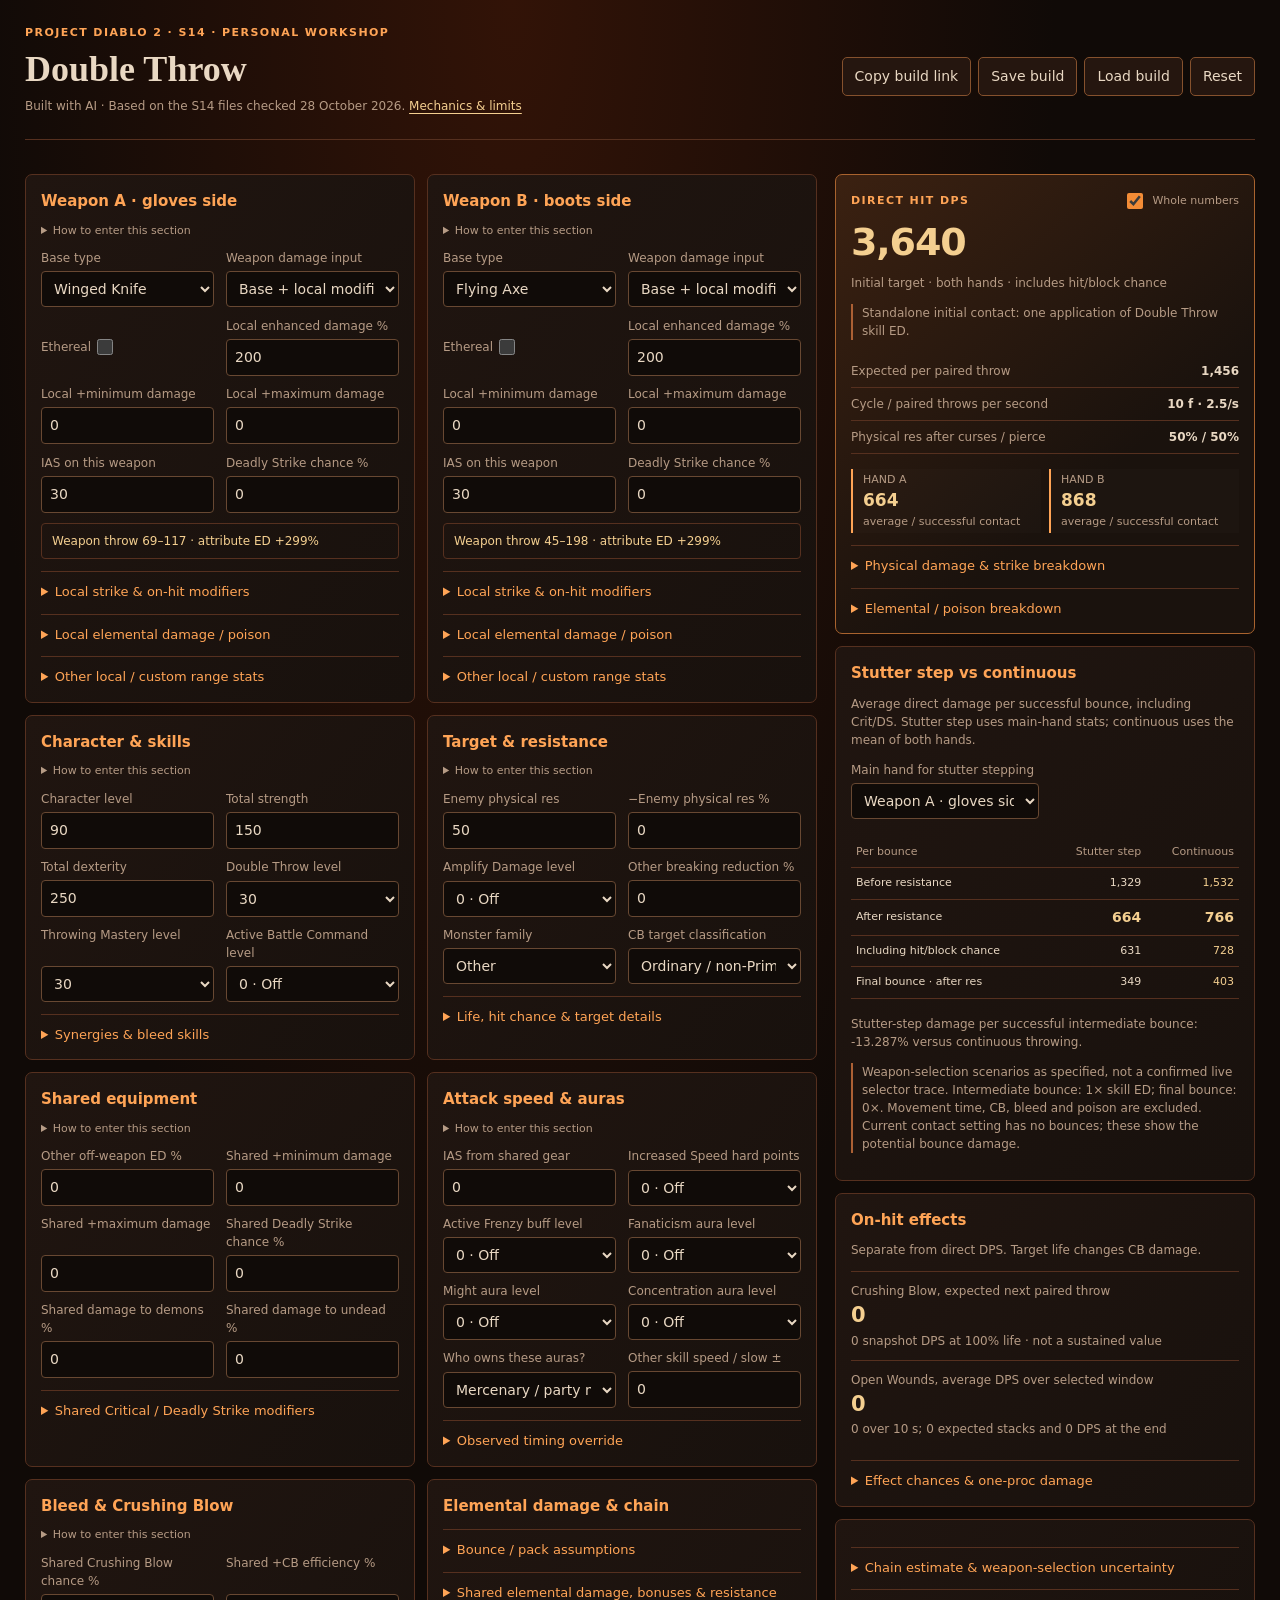
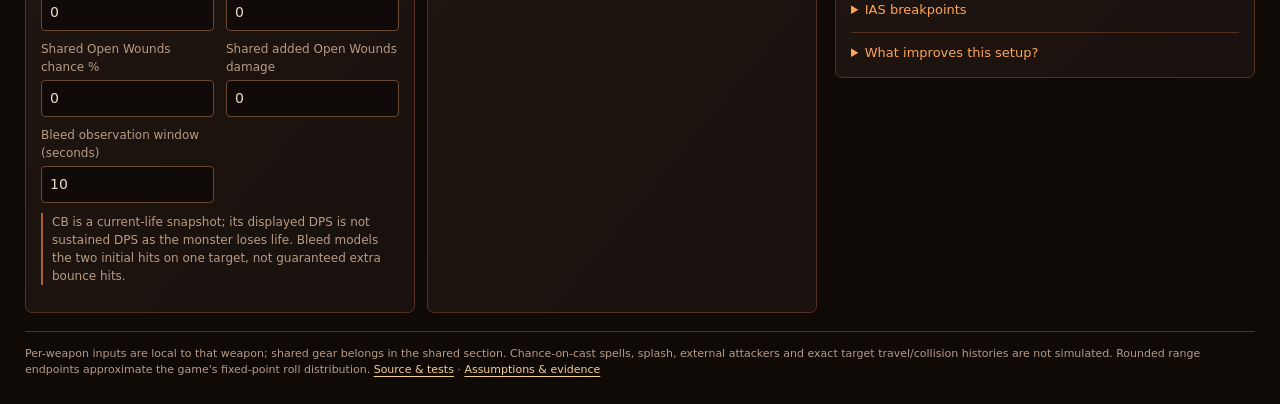
==== standalone.html @ a0806a43 "Add two-weapon Double Throw calculator with stutter-step, crit, bleed and CB models" ====
<!doctype html><html lang="en"><head><meta charset="utf-8"><meta name="viewport" content="width=device-width,initial-scale=1"><meta name="description" content="Personal S14 PD2 Double Throw calculator: two weapons, ethereal damage, local modifiers, IAS, crit, Deadly Strike, Open Wounds and Crushing Blow."><title>PD2 · Double Throw workshop</title><style>:root{color-scheme:dark;--bg:#100a07;--panel:#1c130f;--line:#56301f;--text:#e9d8c3;--muted:#b69b85;--accent:#ffa456;--gold:#f4cf90}*{box-sizing:border-box}body{margin:0;background:radial-gradient(ellipse at 40% 0,#321307,transparent 50%),var(--bg);font:14px/1.5 system-ui,-apple-system,sans-serif;color:var(--text)}main{max-width:1580px;padding:25px;margin:auto}header{display:flex;align-items:center;justify-content:space-between;gap:16px;border-bottom:1px solid var(--line);padding-bottom:12px}h1{font:600 36px/1.1 Georgia,serif;margin:8px 0}h2{font-size:15px;color:var(--accent);margin:0 0 10px}h3{font-size:13px;color:var(--gold);margin:8px 0}.eyebrow{font-size:11px;letter-spacing:.13em;color:var(--accent);font-weight:700;margin:0}.muted,small{color:var(--muted);font-size:12px}.muted{margin:8px 0 12px}a{color:var(--gold);text-underline-offset:3px}.actions{display:flex;gap:7px;flex-wrap:wrap}button,.file{background:#25160f;border:1px solid #85512d;color:var(--text);font:inherit;padding:8px 12px;border-radius:5px;cursor:pointer}.file{position:relative;display:block}.file input{position:absolute;inset:0;width:100%;opacity:0;cursor:pointer}button:hover{border-color:var(--accent)}input,select{color:var(--text);font:inherit;font-size:14px;background:#100b08;border:1px solid #684832;padding:7px 8px;border-radius:4px;min-height:36px;width:100%;min-width:0}input:focus,select:focus,button:focus-visible,summary:focus-visible,.file:focus-within{outline:2px solid var(--accent);outline-offset:2px}label{display:flex;flex-direction:column;gap:4px;font-size:12px;color:var(--muted);min-width:0}.fields{display:grid;grid-template-columns:repeat(2,minmax(0,1fr));gap:9px 12px;margin:10px 0}.fields>label>input,.fields>label>select{margin-top:auto}.check{display:flex;flex-direction:row;align-items:center;gap:6px}.check input{width:16px;min-height:16px;accent-color:#f38c36}.workspace{display:grid;grid-template-columns:minmax(0,1fr) 420px;gap:18px;align-items:start}.weapon-pair,.settings{display:grid;grid-template-columns:repeat(2,minmax(0,1fr));gap:12px}.settings{margin-top:12px}section{background:linear-gradient(130deg,#201510,#18110d);border:1px solid var(--line);border-radius:7px;padding:15px;min-width:0}aside{position:sticky;top:12px;display:grid;gap:12px}.hero{border-color:#a9632e;background:linear-gradient(140deg,#3b2111,#1a120d 65%)}.result-head{display:flex;justify-content:space-between;align-items:center;gap:6px}.result-head .check{font-size:11px}.big{font-size:38px;letter-spacing:-.03em;color:var(--gold);font-weight:700;display:block;margin:8px 0 0;line-height:1.2}strong{font-variant-numeric:tabular-nums}.metrics{margin:15px 0}.metrics>div,.row{display:flex;justify-content:space-between;gap:15px;font-size:12px;padding:7px 0;border-bottom:1px solid var(--line)}.metrics span{color:var(--muted)}.metrics strong,.row strong{text-align:right}.hand-results{display:grid;grid-template-columns:1fr 1fr;gap:8px}.hand-results>div{border-left:2px solid var(--accent);padding:3px 10px;background:#ffffff03}.hand-results strong{display:block;color:var(--gold);font-size:17px}.hand-results small{display:block;font-size:11px}details{border-top:1px solid var(--line);margin-top:12px;padding-top:10px}summary{font-size:13px;cursor:pointer;color:var(--accent)}.help{border:0;margin:0 0 8px;padding:0}.help summary{font-size:11px;color:var(--muted)}.help p{margin:7px 0}.weapon-total{padding:8px 10px;border:1px solid var(--line);color:var(--gold);border-radius:4px;font-size:12px;margin:7px 0}.scroll{overflow-x:auto}table{border-collapse:collapse;width:100%;font-size:11px;text-align:left;margin:8px 0}th,td{padding:7px 5px;border-bottom:1px solid var(--line)}th{font-weight:500;color:var(--muted)}td:not(:first-child),th:not(:first-child){text-align:right}td:last-child{color:var(--gold)}.effect{padding:10px 0;border-top:1px solid var(--line)}.effect>span,.effect>small{display:block}.effect>span{font-size:12px;color:var(--muted)}.effect>strong{font-size:21px;color:var(--gold)}#status{margin:8px 0;font-size:12px;min-height:18px;color:var(--gold)}#error{padding:12px;background:#46190d;border:1px solid #df7950;margin-bottom:12px;color:#ffcbab}.assumption{border-left:2px solid #ac6034;padding-left:9px}footer{border-top:1px solid var(--line);margin-top:18px;padding-top:14px;font-size:11px;color:var(--muted)}[hidden]{display:none!important}@media(max-width:1150px){.workspace{grid-template-columns:minmax(0,1fr) 350px}main{padding:18px}.weapon-pair,.settings{grid-template-columns:1fr}}@media(max-width:760px){.workspace{grid-template-columns:1fr}aside{position:static}header{display:block}.actions{margin-top:12px}.weapon-pair,.settings{grid-template-columns:1fr}input,select{font-size:16px;min-height:42px}main{padding:14px}.big{font-size:34px}}@media(max-width:350px){.fields{grid-template-columns:1fr}}

.fields>.check>input{margin:0}.fields>.check{align-self:center}.result-head .check{white-space:nowrap}

#playstyleRows tr:nth-child(2) td:not(:first-child){color:var(--gold);font-weight:700;font-size:14px}
</style></head><body><main>
<header><div><p class="eyebrow">PROJECT DIABLO 2 · S14 · PERSONAL WORKSHOP</p><h1>Double Throw</h1><p class="muted">Built with AI · Based on the S14 files checked 28 October 2026. <a href="MECHANICS.md">Mechanics &amp; limits</a></p></div><div class="actions"><button id="share">Copy build link</button><button id="save">Save build</button><label class="file">Load build<input type="file" id="load" accept=".json,application/json"></label><button id="reset">Reset</button></div></header>
<p id="status" role="status"></p><div id="error" role="alert" hidden></div>
<div class="workspace"><form id="build" novalidate><div class="weapon-pair" id="weapons"></div><div class="settings"><section id="character"><h2>Character &amp; skills</h2></section><section id="target"><h2>Target &amp; resistance</h2></section><section id="gear"><h2>Shared equipment</h2></section><section id="timing"><h2>Attack speed &amp; auras</h2></section><section id="effects"><h2>Bleed &amp; Crushing Blow</h2></section><section id="extra"><h2>Elemental damage &amp; chain</h2></section></div></form>
<aside><section class="hero" aria-live="polite"><div class="result-head"><p class="eyebrow">DIRECT HIT DPS</p><label class="check"><input type="checkbox" id="whole" checked> Whole numbers</label></div><strong id="dps" class="big">—</strong><p class="muted">Initial target · both hands · includes hit/block chance</p><p class="muted assumption" id="phaseNote"></p><div class="metrics"><div><span>Expected per paired throw</span><strong id="pair">—</strong></div><div><span>Cycle / paired throws per second</span><strong id="speed">—</strong></div><div><span>Physical res after curses / pierce</span><strong id="res">—</strong></div></div><div id="handCards" class="hand-results"></div>
<details><summary>Physical damage &amp; strike breakdown</summary><div class="scroll"><table><thead><tr><th>Per successful contact</th><th>Hand A</th><th>Hand B</th></tr></thead><tbody id="damageRows"></tbody></table></div><p id="damageNotes" class="muted"></p></details>
<details><summary>Elemental / poison breakdown</summary><div id="elementResults"></div><p class="muted">Poison is separate damage over time. Reapplications refresh poison; do not multiply poison's full-duration damage by throw rate.</p></details>
</section>
<section id="playstyles"><h2>Stutter step vs continuous</h2><p class="muted">Average direct damage per successful bounce, including Crit/DS. Stutter step uses main-hand stats; continuous uses the mean of both hands.</p><div id="playstyleControls"></div><div class="scroll"><table><thead><tr><th>Per bounce</th><th>Stutter step</th><th>Continuous</th></tr></thead><tbody id="playstyleRows"></tbody></table></div><p id="playstyleDifference" class="muted"></p><p id="playstyleNote" class="muted assumption"></p></section>
<section class="effects-output"><h2>On-hit effects</h2><p class="muted">Separate from direct DPS. Target life changes CB damage.</p><div class="effect"><span>Crushing Blow, expected next paired throw</span><strong id="cb">—</strong><small id="cbNote"></small></div><div class="effect"><span>Open Wounds, average DPS over selected window</span><strong id="ow">—</strong><small id="owNote"></small></div><details><summary>Effect chances &amp; one-proc damage</summary><div id="effectRows"></div></details></section>
<section><details><summary>Chain estimate &amp; weapon-selection uncertainty</summary><p class="muted">Pack total, not damage to one monster. Each stream can contact at most the listed count. Bounce hand choice is an assumption; static code suggests the current animation can change it.</p><div id="chainSummary"></div><div class="scroll"><table><thead><tr><th>Contact / stream</th><th>Skill ED copies</th><th>Both streams' direct damage</th></tr></thead><tbody id="chainRows"></tbody></table></div><p class="muted">The audited ED redistribution is a static-code prediction awaiting a controlled live damage test. Use “Uniform skill ED” to compare the intended-looking alternative. Misses and target availability may terminate chains; the total assumes every selected contact is reached.</p></details><details><summary>IAS breakpoints</summary><p id="iasNote" class="muted"></p><div class="scroll"><table><thead><tr><th>Other-gear IAS</th><th>Pair frames</th></tr></thead><tbody id="iasRows"></tbody></table></div></details><details><summary>What improves this setup?</summary><div id="compare"></div></details></section>
</aside></div><footer>Per-weapon inputs are local to that weapon; shared gear belongs in the shared section. Chance-on-cast spells, splash, external attackers and exact target travel/collision histories are not simulated. Rounded range endpoints approximate the game's fixed-point roll distribution. <a href="https://github.com/fvmpd2/pd2-double-throw-calculator">Source &amp; tests</a> · <a href="MECHANICS.md">Assumptions &amp; evidence</a></footer></main><script>(function(r){const d={"weapons":[{"code":"tkf","name":"Throwing Knife","min":4,"max":5,"str":75,"dex":75,"wsm":0},{"code":"tax","name":"Throwing Axe","min":7,"max":8,"str":75,"dex":75,"wsm":10},{"code":"bkf","name":"Balanced Knife","min":6,"max":11,"str":75,"dex":75,"wsm":-20},{"code":"bal","name":"Balanced Axe","min":12,"max":15,"str":75,"dex":75,"wsm":-10},{"code":"jav","name":"Javelin","min":6,"max":10,"str":75,"dex":75,"wsm":-10},{"code":"pil","name":"Pilum","min":7,"max":20,"str":75,"dex":75,"wsm":0},{"code":"ssp","name":"Short Spear","min":10,"max":22,"str":75,"dex":75,"wsm":10},{"code":"glv","name":"Glaive","min":16,"max":22,"str":75,"dex":75,"wsm":20},{"code":"tsp","name":"Throwing Spear","min":12,"max":30,"str":75,"dex":75,"wsm":-10},{"code":"9tk","name":"Battle Dart","min":14,"max":30,"str":75,"dex":75,"wsm":0},{"code":"9ta","name":"Francisca","min":22,"max":41,"str":75,"dex":75,"wsm":10},{"code":"9bk","name":"War Dart","min":17,"max":34,"str":75,"dex":75,"wsm":-20},{"code":"9b8","name":"Hurlbat","min":24,"max":34,"str":75,"dex":75,"wsm":-10},{"code":"9ja","name":"War Javelin","min":18,"max":40,"str":75,"dex":75,"wsm":-10},{"code":"9pi","name":"Great Pilum","min":17,"max":52,"str":75,"dex":75,"wsm":0},{"code":"9s9","name":"Simbilan","min":34,"max":58,"str":75,"dex":75,"wsm":10},{"code":"9gl","name":"Spiculum","min":32,"max":65,"str":75,"dex":75,"wsm":20},{"code":"9ts","name":"Harpoon","min":23,"max":59,"str":75,"dex":75,"wsm":-10},{"code":"7tk","name":"Flying Knife","min":23,"max":54,"str":75,"dex":75,"wsm":0},{"code":"7ta","name":"Flying Axe","min":15,"max":66,"str":75,"dex":75,"wsm":10},{"code":"7bk","name":"Winged Knife","min":23,"max":39,"str":75,"dex":75,"wsm":-20},{"code":"7b8","name":"Winged Axe","min":7,"max":60,"str":75,"dex":75,"wsm":-10},{"code":"7ja","name":"Hyperion Javelin","min":28,"max":55,"str":75,"dex":75,"wsm":-10},{"code":"7pi","name":"Stygian Pilum","min":21,"max":75,"str":75,"dex":75,"wsm":0},{"code":"7s7","name":"Balrog Spear","min":40,"max":62,"str":75,"dex":75,"wsm":10},{"code":"7gl","name":"Ghost Glaive","min":30,"max":78,"str":75,"dex":75,"wsm":20},{"code":"7ts","name":"Winged Harpoon","min":11,"max":77,"str":75,"dex":75,"wsm":-10}],"skills":{"140":{"name":"Double Throw","p":[45,8,15,0,3,3,0,6],"emin":0,"minsteps":[0,0,0,0,0],"emax":0,"steps":[0,0,0,0,0]},"135":{"name":"Throwing Mastery","p":[30,10,30,5,0,35,0,0],"emin":0,"minsteps":[0,0,0,0,0],"emax":0,"steps":[0,0,0,0,0]},"368":{"name":"Deep Wounds","p":[5,1,0,0,0,0,0,4],"emin":0,"minsteps":[0,0,0,0,0],"emax":80,"steps":[20,28,36,44,52]},"155":{"name":"Battle Command","p":[125,250,20,3,0,0,0,125],"emin":0,"minsteps":[0,0,0,0,0],"emax":0,"steps":[0,0,0,0,0]},"147":{"name":"Frenzy","p":[25,25,0,45,0,50,375,20],"emin":0,"minsteps":[0,0,0,0,0],"emax":0,"steps":[0,0,0,0,0]},"148":{"name":"Increased Speed","p":[7,50,0,0,0,0,0,0],"emin":0,"minsteps":[0,0,0,0,0],"emax":0,"steps":[0,0,0,0,0]},"122":{"name":"Fanaticism","p":[20,3,10,40,50,15,0,0],"emin":0,"minsteps":[0,0,0,0,0],"emax":0,"steps":[0,0,0,0,0]},"98":{"name":"Might","p":[20,3,0,0,0,0,0,0],"emin":40,"minsteps":[20,20,20,20,20],"emax":0,"steps":[0,0,0,0,0]},"113":{"name":"Concentration","p":[20,3,60,15,15,0,0,0],"emin":0,"minsteps":[0,0,0,0,0],"emax":0,"steps":[0,0,0,0,0]},"66":{"name":"AmpDmg","p":[9,1,150,5,14,1,0,0],"emin":0,"minsteps":[0,0,0,0,0],"emax":0,"steps":[0,0,0,0,0]},"146":{"name":"Battle Cry","p":[300,0,15,1,4,0,0,0],"emin":0,"minsteps":[0,0,0,0,0],"emax":0,"steps":[0,0,0,0,0]},"442":{"name":"AmpDmg Proc","p":[14,1,150,5,14,1,0,0],"emin":0,"minsteps":[0,0,0,0,0],"emax":0,"steps":[0,0,0,0,0]}}};if(typeof module!=="undefined")module.exports=d;else r.ThrowData=d;})(globalThis);
</script><script>/* Pure calculation model. Audited S14 assumptions and limits: MECHANICS.md. */
(function(root){'use strict';
const D=typeof module!=='undefined'?require('./gamedata.js'):root.ThrowData,T=Math.trunc,C=(n,a,b)=>Math.max(a,Math.min(b,n));
const dm=(l,a,b)=>l>0?Math.min(b,a+T(T(110*l/(l+6))*(b-a)/100)):0;
const ln=(id,l,a=0,b=1)=>l>0?D.skills[id].p[a]+(l-1)*D.skills[id].p[b]:0;
function tier(base,steps,l){let n=Math.max(0,l-1),v=base;for(const [i,size]of [7,8,6,6,1000].entries()){const k=Math.min(n,size);v+=k*steps[i];n-=k;}return l>0?v:0;}
const defaults={clvl:90,str:150,dex:250,skill:30,mastery:30,swing:20,frenzyHard:20,deep:0,grim:0,bc:0,
 ed:0,flatMin:0,flatMax:0,demonEd:0,undeadEd:0,cs:0,ds:0,maxDs:0,cm:0,dm:0,cb:0,cbEff:0,ow:0,bleed:0,
 gearIas:0,incSpeed:0,frenzy:0,fana:0,might:0,conc:0,auraOwner:'party',otherSpeed:0,speedMode:'auto',frames:10,
 physRes:50,physPierce:0,amp:0,curseMastery:0,breaking:0,targetType:'other',boss:'normal',hp:100000,hpPct:100,players:1,
 hitMode:'manual',hit:95,ar:5000,arPct:0,targetDef:1000,targetLevel:85,block:0,flatDR:0,magicDR:0,window:10,
 contacts:1,ordering:'audit',bounceHand:'stream',mainHand:'a',poisonDps:0,poisonSeconds:0,poisonRes:0,plr:0,poisonPierce:0};
for(const e of ['fire','cold','light','magic'])for(const [k,v]of Object.entries({Min:0,Max:0,Bonus:0,Res:0,Pierce:0}))defaults[e+k]=v;
for(const hand of ['a','b'])Object.assign(defaults,{[hand+'Base']:hand==='a'?'7bk':'7ta',[hand+'Mode']:'base',[hand+'Eth']:false,[hand+'Ed']:200,[hand+'LocalMin']:0,[hand+'LocalMax']:0,[hand+'ShownMin']:100,[hand+'ShownMax']:200,[hand+'Wsm']:D.weapons.find(w=>w.code===(hand==='a'?'7bk':'7ta')).wsm,[hand+'StrCoeff']:75,[hand+'DexCoeff']:75,[hand+'Ias']:30,[hand+'Cs']:0,[hand+'Ds']:0,[hand+'MaxDs']:0,[hand+'Cm']:0,[hand+'Dm']:0,[hand+'Cb']:0,[hand+'CbEff']:0,[hand+'Ow']:0,[hand+'Bleed']:0,[hand+'Pierce']:0,[hand+'DemonEd']:0,[hand+'UndeadEd']:0,[hand+'FlatEd']:0,[hand+'Ar']:0,[hand+'ArPct']:0,[hand+'PoisonDps']:0,[hand+'PoisonSeconds']:0});
for(const h of ['a','b'])for(const e of ['fire','cold','light','magic']){defaults[h+e+'Min']=0;defaults[h+e+'Max']=0;}
function clean(input){const s={...defaults};for(const k of Object.keys(s)){if(input[k]===undefined)continue;if(typeof s[k]==='number'){s[k]=Number(input[k]);if(!Number.isFinite(s[k])||Math.abs(s[k])>1e9)throw Error('Enter a finite, reasonable value for '+k+'.');}else if(typeof s[k]==='boolean')s[k]=input[k]===true||input[k]==='true';else s[k]=String(input[k]);}
for(const k of ['clvl','skill','mastery','swing','frenzyHard','deep','grim','bc','incSpeed','frenzy','fana','might','conc','amp','curseMastery']){const max=['swing','frenzyHard','grim','incSpeed','curseMastery'].includes(k)?20:k==='clvl'?99:100;if(s[k]<0||s[k]>max||!Number.isInteger(s[k]))throw Error(k+' must be a whole number from 0 to '+max+'.');}
if(s.skill<1||s.clvl<1)throw Error('Character and Double Throw levels must be at least 1.');
for(const k of ['flatMin','flatMax','gearIas','hp','ar','targetDef','poisonDps','poisonSeconds','flatDR','magicDR','bleed'])if(s[k]<0)throw Error(k+' cannot be negative.');
if(s.hp<=0||s.frames<1||s.frames>200||s.window<1||s.window>60||s.players<1||s.players>8||!Number.isInteger(s.players)||!Number.isInteger(s.frames)||s.hpPct<=0||s.hpPct>100||s.targetLevel<1)throw Error('Check target life, life %, players (1–8), timing (1–200 frames) and window (1–60 seconds).');
for(const k of ['physPierce','breaking','poisonPierce',...['fire','cold','light','magic'].map(e=>e+'Pierce')])s[k]=Math.abs(s[k]);
if(!['normal','prime','special'].includes(s.boss)||!['audit','uniform'].includes(s.ordering)||!['stream','a','b'].includes(s.bounceHand)||!['a','b'].includes(s.mainHand))throw Error('Select a valid target and chain model.');return s;}
function resistance(raw,pierce=0,sources=[]){const immune=raw>=100;let r=raw;for(const source of sources)r-=immune?T(Math.abs(source)/2):Math.abs(source);const cursed=r;if(r>=100)return {cursed,effective:r,factor:0,immune:true};r-=Math.abs(pierce);if(r<0)r=T(r/2);r=Math.max(-100,r);return {cursed,effective:r,factor:(100-r)/100,immune:false};}
function timing(s){const get=h=>{const w=D.weapons.find(w=>w.code===s[h+'Base']);return {wsm:s[h+'Mode']==='base'&&w?w.wsm:s[h+'Wsm'],ias:s[h+'Ias']};},a=get('a'),b=get('b');if(a.ias<0||b.ias<0)throw Error('Weapon IAS cannot be negative.');const winner=(-b.wsm+b.ias>=-a.wsm+a.ias)?'b':'a',w=winner==='a'?a:b;
const total=w.ias+s.gearIas+2*s.incSpeed,sias=dm(s.frenzy,0,50)+dm(s.fana,10,40)+s.otherSpeed;
const at=ias=>{const eias=T(120*ias/(120+ias)),speed=C(100+sias-w.wsm+eias-30,15,175),rate=T(256*speed/100);return {frames:Math.max(1,Math.ceil(12*256/rate)-1),release:[5,9].map(f=>Math.max(1,Math.ceil(f*256/rate))),rate};};
const auto=at(total),frames=s.speedMode==='manual'?s.frames:auto.frames;let breakpoints=[],last;for(let i=0;i<=500;i++){const r=at(w.ias+2*s.incSpeed+i);if(r.frames!==last){breakpoints.push({ias:i,frames:r.frames});last=r.frames;}}
// Events pace two throws, one from each hand; manual mode scales release offsets to the entered cycle.
return {winner,frames,rate:auto.rate,sias,totalIas:total,release:auto.release.map(f=>s.speedMode==='manual'?Math.max(1,Math.round(f*frames/auto.frames)):Math.min(f,frames)),pairs:25/frames,breakpoints};}
function strike(cs,ds,maxDs,cm,dmBonus){const c=C(cs,0,75)/100,cap=C(75+maxDs,0,100),d=C(ds,0,cap)/100,e=(1-c)*d;const mC=Math.max(0,2+cm/100),mD=Math.max(0,1.5+dmBonus/100);return {cs:c,ds:d,effectiveDs:e,none:1-c-e,chance:c+e,multiplier:(1-c-e)+c*mC+e*mD,cm:mC,dm:mD,cap};}
function hitChance(ar,alvl,def,dlvl){if(def<0){ar-=def;def=0;}if(ar<0){def-=ar;ar=0;}const sum=ar+def,L=alvl+dlvl,ratio=sum?T(111*ar/sum):100,c=T(ratio*alvl*2/L);if(c<5)return 5;if(c<=95)return c;let ex=ratio-T(95*L/(2*alvl));if(sum)ex=T(T(sum*ex/111)*90/sum);return Math.min(T(ex*alvl*2/L)+95,100);}
function owBase(l){let v=0,n=Math.max(0,l-1);for(const [i,size]of [14,15,15,15,100].entries()){const k=Math.min(n,size);v+=k*[9,18,27,36,45][i];n-=k;}return v;}
function cbDamage(s,res,eff){let div=s.boss==='prime'?70+10*(100-T(s.hpPct)):s.boss==='special'?30:8;div+=70*(s.players-1)/50;div*=1.5;const current=s.hp*s.hpPct/100;return {divisor:div,damage:res>=100?0:Math.min(current,Math.max(0,current/div*(1+eff/100)*(100-res)/100))};}
function calculate(input={},options={}){const s=clean(input),speed=timing(s),S=ln('140',s.skill)+D.skills['140'].p[7]*(s.swing+s.frenzyHard),cap=Math.min(3+T(s.skill/3),8),contacts=C(T(s.contacts),1,cap);
const masteryEd=ln('135',s.mastery,2,3),masteryCrit=dm(s.mastery,0,35),fanaEd=ln('122',s.fana,4,5),mightEd=tier(D.skills['98'].emin,D.skills['98'].minsteps,s.might),concEd=ln('113',s.conc,2,3);
const auraEd=T((fanaEd+mightEd+concEd)/2)+(s.auraOwner==='self'?fanaEd+mightEd+concEd:0),buffEd=ln('155',s.bc,2,3);
const amp=s.amp?14+s.amp+T(s.curseMastery/2):0,res= resistance(s.physRes,s.physPierce,[amp,s.breaking]),deepStat=T(tier(D.skills['368'].emax,D.skills['368'].steps,s.deep)*(100+s.grim*4)/100),deepChance=s.deep?5+T(s.deep/2):0;
const hands={};for(const h of ['a','b']){const w=D.weapons.find(w=>w.code===s[h+'Base']),mode=s[h+'Mode'];if(!['base','shown'].includes(mode)||!w)throw Error('Choose a valid weapon base and damage input mode.');
for(const k of ['Ed','LocalMin','LocalMax','ShownMin','ShownMax'])if(s[h+k]<0)throw Error('Weapon damage and local ED cannot be negative.');
const baseMin=T(w.min*(s[h+'Eth']?1.5:1)),baseMax=T(w.max*(s[h+'Eth']?1.5:1)),localMin=mode==='shown'?s[h+'ShownMin']:T(baseMin*(100+s[h+'Ed'])/100)+s[h+'LocalMin'],localMax=mode==='shown'?s[h+'ShownMax']:T(baseMax*(100+s[h+'Ed'])/100)+s[h+'LocalMax'];
if(mode==='shown'&&localMax<localMin)throw Error('Weapon '+h.toUpperCase()+' maximum must be at least minimum.');
const attr=T(s.str*(mode==='base'?w.str:s[h+'StrCoeff'])/100)+T(s.dex*(mode==='base'?w.dex:s[h+'DexCoeff'])/100),race=s.targetType==='demon'?s.demonEd+s[h+'DemonEd']:s.targetType==='undead'?s.undeadEd+s[h+'UndeadEd']:0;
const otherEd=s.ed+s[h+'FlatEd']+attr+race+masteryEd+auraEd+buffEd,crit=strike(s.cs+s[h+'Cs']+masteryCrit,s.ds+s[h+'Ds'],s.maxDs+s[h+'MaxDs'],s.cm+s[h+'Cm'],s.dm+s[h+'Dm']),rf=resistance(s.physRes,s.physPierce+Math.abs(s[h+'Pierce']),[amp,s.breaking]);
let element=0,elementRaw=0;const elements=[];for(const e of ['fire','cold','light','magic']){const lo=s[e+'Min']+s[h+e+'Min'],hi=s[e+'Max']+s[h+e+'Max'];if(lo<0||hi<lo)throw Error('Check '+e+' min/max for hand '+h.toUpperCase()+'.');const base=(lo+hi)/2*Math.max(0,1+s[e+'Bonus']/100),ef=resistance(s[e+'Res'],s[e+'Pierce']),after=Math.max(0,base-s.magicDR)*ef.factor;element+=after;elementRaw+=base;elements.push({type:e,raw:base,after});}
const AR=Math.max(0,T((s.ar+s[h+'Ar'])*(100+s.arPct+s[h+'ArPct']+ln('135',s.mastery)+35+15*(s.skill-1))/100)),hit=(s.hitMode==='ar'?hitChance(AR,s.clvl,s.targetDef,s.targetLevel):C(s.hit,0,100))/100*(1-C(s.block,0,100)/100);
const owChance=C(s.ow+s[h+'Ow']+deepChance,0,100)/100,bleedStat=deepStat+s.bleed+s[h+'Bleed'],bleedPerFrame=T((owBase(s.clvl)+40+5*bleedStat)*rf.factor)/256,cb=cbDamage(s,rf.cursed,Math.max(-100,s.cbEff+s[h+'CbEff'])),cbChance=C(s.cb+s[h+'Cb'],0,100)/100;
function damage(applications){const ed=Math.max(-90,otherEd+S*applications),lo=T((localMin+s.flatMin)*(100+ed)/100*256)/256,hi=Math.max(lo,T((Math.max(localMin,localMax)+s.flatMax)*(100+ed)/100*256)/256);const outcomes=[{p:crit.none,m:1},{p:crit.cs,m:crit.cm},{p:crit.effectiveDs,m:crit.dm}];const phys=outcomes.reduce((sum,o)=>sum+o.p*(Math.max(0,lo*o.m-s.flatDR)+Math.max(0,hi*o.m-s.flatDR))/2*rf.factor,0);return {lo,hi,ed,phys,physicalRaw:(lo+hi)/2*crit.multiplier,raw:(lo+hi)/2*crit.multiplier+elementRaw,after:phys+element};}
const poisonRf=resistance(s.poisonRes,s.poisonPierce),poisonDuration=Math.max(0,s[h+'PoisonSeconds']*(100-Math.max(-100,s.plr-Math.abs(s.poisonPierce)/2))/100),poison={dps:Math.max(0,s[h+'PoisonDps'])*poisonRf.factor,seconds:poisonDuration};
 hands[h]={poison,localMin,localMax,attr,otherEd,crit,rf,element,elements,AR,hit,owChance,bleedPerFrame,cb,cbChance,damage};}
const initial=contacts>1&&s.ordering==='audit'?2:1;const pair=['a','b'].reduce((n,h)=>n+hands[h].damage(initial).after*hands[h].hit,0),pairRaw=['a','b'].reduce((n,h)=>n+hands[h].damage(initial).raw,0),cbPair=['a','b'].reduce((n,h)=>n+hands[h].cb.damage*hands[h].cbChance*hands[h].hit,0);
const chain=[];let chainTotal=0;for(let i=0;i<contacts;i++){const applications=s.ordering==='uniform'||contacts===1?1:i===0?2:i===contacts-1?0:1;let damage=0;for(const stream of ['a','b']){const h=i===0||s.bounceHand==='stream'?stream:s.bounceHand;damage+=hands[h].damage(applications).after*hands[h].hit;}chain.push({contact:i+1,applications,damage});chainTotal+=damage;}
// User-selected playstyle scenarios, per bounce rather than a claim about chain counts or movement DPS.
const bounceCase=applications=>{
 const main=hands[s.mainHand],m=main.damage(applications),a=hands.a.damage(applications),b=hands.b.damage(applications);
 const stutter={raw:m.raw,after:m.after,expected:m.after*main.hit};
 const continuous={raw:(a.raw+b.raw)/2,after:(a.after+b.after)/2,expected:(a.after*hands.a.hit+b.after*hands.b.hit)/2};
 return {applications,stutter,continuous,difference:continuous.after?100*(stutter.after/continuous.after-1):null};
};
const playstyles={mainHand:s.mainHand,intermediate:bounceCase(1),final:bounceCase(s.ordering==='audit'?0:1)};
const bleed=options.skipBleed?null:bleedWindow(hands,speed,s.window);
return {s,hands,speed,S,cap,contacts,initial,masteryEd,masteryCrit,auraEd,buffEd,amp,deepStat,deepChance,res,pair,pairRaw,dps:pair*speed.pairs,cbPair,cbDps:cbPair*speed.pairs,bleed,chain,chainTotal,playstyles};}
// Exact expectation for this isolated bleed model: one source, independent hit/proc rolls, 3 stacks,
// 125-frame shared expiry. Tracks probability and weighted drain (different weapons can add different bleeds).
function bleedWindow(hands,speed,seconds){let states=new Map([[0,{p:1,d:0}]]),total=0;const length=Math.round(seconds*25);let events=0;
const put=(map,k,p,d)=>{if(p===0)return;const old=map.get(k)||{p:0,d:0};old.p+=p;old.d+=d;map.set(k,old);};
for(let frame=0;frame<length;frame++){let next=new Map();for(const [key,x]of states){const stack=key%4,age=Math.floor(key/4);if(!stack||age+1>=125)put(next,0,x.p,0);else put(next,(age+1)*4+stack,x.p,x.d);}states=next;
for(const [index,h]of ['a','b'].entries())if(frame>=speed.release[index]&&(frame-speed.release[index])%speed.frames===0){events++;const hand=hands[h],p=hand.hit*hand.owChance;next=new Map();for(const [key,x]of states){put(next,key,x.p*(1-p),x.d*(1-p));const stack=key%4;put(next,Math.min(3,stack+1),x.p*p,(x.d+(stack<3?x.p*hand.bleedPerFrame:0))*p);}states=next;}
for(const x of states.values())total+=x.d;}
let stacks=0,dps=0;for(const [key,x]of states){stacks+=(key%4)*x.p;dps+=25*x.d;}return {total,averageDps:total/seconds,endDps:dps,stacks,events};}
const api={defaults,calculate,resistance,strike,timing,hitChance,owBase,cbDamage,tier};if(typeof module!=='undefined')module.exports=api;else root.DoubleThrow=api;
})(globalThis);
</script><script>'use strict';
const $=s=>document.querySelector(s),form=$('#build'),E=DoubleThrow;let whole=true,restoring=false;
const fmt=n=>new Intl.NumberFormat('en',{maximumFractionDigits:whole?0:3,roundingMode:whole?'trunc':'halfExpand'}).format(n);
const precise=n=>new Intl.NumberFormat('en',{maximumFractionDigits:3}).format(n);
const range=(a,b)=>fmt(a)+'–'+fmt(b);
function help(parent,text){const d=document.createElement('details');d.className='help';const summary=document.createElement('summary');summary.textContent='How to enter this section';const p=document.createElement('p');p.className='muted';p.textContent=text;d.append(summary,p);parent.append(d);}
function detail(parent,title,text){const d=document.createElement('details'),s=document.createElement('summary');s.textContent=title;d.append(s);parent.append(d);if(text){const p=document.createElement('p');p.className='muted';p.textContent=text;d.append(p);}return d;}
function fields(parent,defs){const grid=document.createElement('div');grid.className='fields';for(const def of defs){const [name,label,kind='number',options]=def,l=document.createElement('label'),span=document.createElement('span');span.textContent=label;l.append(span);let el;
if(kind==='select'){el=document.createElement('select');for(const [v,label]of options)el.append(new Option(label,v));}
else if(kind==='level'){el=document.createElement('select');for(let n=0;n<=(options||100);n++)el.append(new Option(n===0?'0 · Off':String(n),String(n)));}
else{el=document.createElement('input');el.type=kind;el.step='any';if(kind==='checkbox'){l.className='check';el.checked=E.defaults[name];}}
el.name=name;el.setAttribute('form','build');if(kind!=='checkbox')el.value=E.defaults[name];l.append(el);grid.append(l);}parent.append(grid);return grid;}
const N=(key,label)=>[key,label],L=(key,label,max=100)=>[key,label,'level',max],S=(key,label,options)=>[key,label,'select',options];
for(const h of ['a','b']){const panel=document.createElement('section');panel.id='weapon-'+h;$('#weapons').append(panel);const heading=document.createElement('h2');heading.textContent='Weapon '+h.toUpperCase()+(h==='a'?' · gloves side':' · boots side');panel.append(heading);
help(panel,'Enter only this weapon’s local stats, including sockets/corruption. Base mode applies ethereal +50% base damage before local ED and then adds local flat damage. Printed-range mode uses the item’s throwing damage as-is: ethereal/ED/flat are already included. The other weapon’s combat stats do not transfer. Shared gear belongs below.');
fields(panel,[S(h+'Base','Base type',ThrowData.weapons.map(w=>[w.code,w.name])),S(h+'Mode','Weapon damage input',[['base','Base + local modifiers'],['shown','Printed throwing range']])]);
const base=document.createElement('div');base.id=h+'BaseFields';panel.append(base);fields(base,[[h+'Eth','Ethereal','checkbox'],N(h+'Ed','Local enhanced damage %'),N(h+'LocalMin','Local +minimum damage'),N(h+'LocalMax','Local +maximum damage')]);
const shown=document.createElement('div');shown.id=h+'ShownFields';panel.append(shown);fields(shown,[N(h+'ShownMin','Printed throw minimum'),N(h+'ShownMax','Printed throw maximum')]);
fields(panel,[N(h+'Ias','IAS on this weapon'),N(h+'Ds','Deadly Strike chance %')]);
const output=document.createElement('div');output.id=h+'WeaponSummary';output.className='weapon-total';panel.append(output);
const proc=detail(panel,'Local strike & on-hit modifiers','Only this hand’s local values are added to the shared bonuses. +multiplier is additive: +25% DS multiplier changes 1.5× to 1.75×.');
fields(proc,[N(h+'Cs','Item Critical Strike chance %'),N(h+'MaxDs','+Maximum DS %'),N(h+'Cm','+Critical multiplier %'),N(h+'Dm','+Deadly multiplier %'),N(h+'Cb','Crushing Blow chance %'),N(h+'CbEff','+CB efficiency %'),N(h+'Ow','Open Wounds chance %'),N(h+'Bleed','Added Open Wounds damage'),N(h+'Pierce','−Enemy physical res %'),N(h+'DemonEd','Damage to demons %'),N(h+'UndeadEd','Damage to undead %')]);
const extra=detail(panel,'Local elemental damage / poison','Direct elemental damage ignores physical ED and Crit/DS. Poison inputs are the combined equipped poison DPS and base duration for this hand, including shared gear; raw poison source-length mixing is not inferred.');
fields(extra,['fire','cold','light','magic'].flatMap(e=>[N(h+e+'Min',e+' minimum'),N(h+e+'Max',e+' maximum')]).concat([N(h+'PoisonDps','Combined poison DPS'),N(h+'PoisonSeconds','Base poison seconds')]));
const advanced=detail(panel,'Other local / custom range stats','In printed-range mode set the correct WSM and attribute coefficients. Base mode uses those from Weapons.txt. Damage +X is not silently treated as thrown damage; use printed range if its effect is verified on your item.');
fields(advanced,[N(h+'Wsm','Custom WSM (printed mode)'),N(h+'StrCoeff','Strength coefficient %'),N(h+'DexCoeff','Dexterity coefficient %'),N(h+'FlatEd','Other hand-specific off-weapon ED %'),N(h+'Ar','Local flat attack rating'),N(h+'ArPct','Local attack rating %')]);
}
help($('#character'),'Use final skill levels after equipment and Battle Command. Battle Command below adds its damage bonus, not another +skills layer. Synergies are hard points, default 20. Throwing Mastery adds both ED and critical chance.');
fields($('#character'),[N('clvl','Character level'),N('str','Total strength'),N('dex','Total dexterity'),L('skill','Double Throw level'),L('mastery','Throwing Mastery level'),L('bc','Active Battle Command level')]);
const sy=detail($('#character'),'Synergies & bleed skills');fields(sy,[L('swing','Double Swing hard points',20),L('frenzyHard','Frenzy hard points',20),L('deep','Deep Wounds level'),L('grim','Grim Ward hard points',20)]);
help($('#target'),'Use the actual target resistance before curses. Amplify and other breaking reduction can break immunity at half effectiveness; item pierce cannot. CB uses resistance after curses but ignores item pierce. Choose boss classification from actual game data, not its visible name. Max life is the target’s actual scaled life; do not multiply it again by player count.');
fields($('#target'),[N('physRes','Enemy physical res'),N('physPierce','−Enemy physical res %'),L('amp','Amplify Damage level'),N('breaking','Other breaking reduction %'),S('targetType','Monster family',[['other','Other'],['demon','Demon'],['undead','Undead']]),S('boss','CB target classification',[['normal','Ordinary / non-Prime-Evil'],['prime','Ordinary Prime Evil'],['special','Verified special-boss set']])]);
const tar=detail($('#target'),'Life, hit chance & target details');fields(tar,[N('hp','Actual target maximum life'),N('hpPct','Current life %'),N('players','Game players (1–8)'),N('hit','Chance to hit % (manual)'),N('block','Block / failed application %'),S('hitMode','Hit chance mode',[['manual','Manual chance'],['ar','AR / defense estimate']]),N('ar','Flat AR incl. dex, before %'),N('arPct','Shared AR % (excl. skills)'),N('targetDef','Effective target defense'),N('targetLevel','Target level'),N('flatDR','Target flat physical reduction'),N('magicDR','Target flat magic reduction'),L('curseMastery','Amp caster Curse Mastery hard points',20)]);
help($('#gear'),'These bonuses come from armor, jewelry, charms and external buffs. Exclude both weapons’ local stats and the skill/aura bonuses calculated here. Effective ED is additive with attributes, mastery and Double Throw.');
fields($('#gear'),[N('ed','Other off-weapon ED %'),N('flatMin','Shared +minimum damage'),N('flatMax','Shared +maximum damage'),N('ds','Shared Deadly Strike chance %'),N('demonEd','Shared damage to demons %'),N('undeadEd','Shared damage to undead %')]);
const strikes=detail($('#gear'),'Shared Critical / Deadly Strike modifiers');fields(strikes,[N('cs','Other Critical Strike chance %'),N('maxDs','+Maximum Deadly Strike %'),N('cm','+Critical multiplier %'),N('dm','+Deadly multiplier %')]);
help($('#timing'),'PD2 selects the faster weapon by −WSM + local IAS; it does not average weapon WSM. That weapon’s IAS joins shared IAS and 2 IAS per Increased Speed hard point. Frenzy below assumes a fully charged active buff; set 0 when inactive. Double Throw is a 12-record sequence with a −30 speed adjustment.');
fields($('#timing'),[N('gearIas','IAS from shared gear'),L('incSpeed','Increased Speed hard points',20),L('frenzy','Active Frenzy buff level'),L('fana','Fanaticism aura level'),L('might','Might aura level'),L('conc','Concentration aura level'),S('auraOwner','Who owns these auras?',[['party','Mercenary / party member'],['self','Your own equipped auras']]),N('otherSpeed','Other skill speed / slow ±')]);
const time=detail($('#timing'),'Observed timing override');fields(time,[S('speedMode','Cycle source',[['auto','Calculate from IAS'],['manual','Observed cycle frames']]),N('frames','Full paired-throw cycle frames')]);
help($('#effects'),'Chance and damage modifiers are separate. Critical is checked first (cap 75%); DS follows only a failed Crit roll (cap 75% + maximum DS). CB and OW do not gain from skill ED or Crit/DS. The bleed estimate uses one attacker, 3 stacks and a shared 5-second refresh timer, starting with no bleed.');
fields($('#effects'),[N('cb','Shared Crushing Blow chance %'),N('cbEff','Shared +CB efficiency %'),N('ow','Shared Open Wounds chance %'),N('bleed','Shared added Open Wounds damage'),N('window','Bleed observation window (seconds)')]);
const note=document.createElement('p');note.className='muted assumption';note.textContent='CB is a current-life snapshot; its displayed DPS is not sustained DPS as the monster loses life. Bleed models the two initial hits on one target, not guaranteed extra bounce hits.';$('#effects').append(note);
const chain=detail($('#extra'),'Bounce / pack assumptions');fields(chain,[N('contacts','Reached contacts per stream (incl. first)'),S('ordering','Skill ED ordering',[['audit','Audited redistribution (static prediction)'],['uniform','Uniform skill ED on every contact']]),S('bounceHand','Assumed hand for bounces',[['stream','Keep original stream hand'],['a','All bounces use hand A'],['b','All bounces use hand B']])]);
const el=detail($('#extra'),'Shared elemental damage, bonuses & resistance','Shared direct elemental damage adds to each hand. Enter enemy elemental resistance after external curses. Item poison pierce affects duration at half value in this explicit duration model.');
fields(el,['fire','cold','light','magic'].flatMap(e=>[N(e+'Min',e+' shared min'),N(e+'Max',e+' shared max'),N(e+'Bonus',e+' skill damage %'),N(e+'Res',e+' enemy res'),N(e+'Pierce',e+' −enemy res %')]).concat([N('poisonRes','Enemy poison res'),N('poisonPierce','−Enemy poison res %'),N('plr','Enemy poison length reduction %')]));
fields($('#playstyleControls'),[S('mainHand','Main hand for stutter stepping',[['a','Weapon A · gloves side'],['b','Weapon B · boots side']])]);
function read(){const s={};for(const k of Object.keys(E.defaults)){const el=form.elements.namedItem(k);if(el)s[k]=el.type==='checkbox'?el.checked:el.value;}return s;}
function apply(s){for(const k of Object.keys(E.defaults)){const el=form.elements.namedItem(k);if(!el||s[k]===undefined)continue;if(el.type==='checkbox')el.checked=!!s[k];else el.value=s[k];}}
function row(parent,name,value){const d=document.createElement('div');d.className='row';const a=document.createElement('span'),b=document.createElement('strong');a.textContent=name;b.textContent=value;d.append(a,b);parent.append(d);}
function tableRow(parent,values){const tr=document.createElement('tr');for(const value of values){const td=document.createElement('td');td.textContent=value;tr.append(td);}parent.append(tr);}
function render(){try{const a=E.calculate(read());$('#error').hidden=true;$('#dps').textContent=fmt(a.dps);$('#pair').textContent=fmt(a.pair);$('#phaseNote').textContent=a.initial===2?'Pack first contact: predicted double application of skill ED (static audit).':'Standalone initial contact: one application of Double Throw skill ED.';$('#speed').textContent=`${fmt(a.speed.frames)} f · ${precise(a.speed.pairs)}/s`;$('#res').textContent=`${fmt(a.res.cursed)}% / ${fmt(a.res.effective)}%`;
$('#handCards').replaceChildren();for(const h of ['a','b']){const hand=a.hands[h],damage=hand.damage(a.initial);$('#'+h+'BaseFields').hidden=a.s[h+'Mode']!=='base';$('#'+h+'ShownFields').hidden=a.s[h+'Mode']!=='shown';$('#'+h+'WeaponSummary').textContent=`Weapon throw ${range(hand.localMin,hand.localMax)} · attribute ED +${fmt(hand.attr)}%`;
const d=document.createElement('div'),label=document.createElement('small'),v=document.createElement('strong'),sub=document.createElement('small');label.textContent='HAND '+h.toUpperCase();v.textContent=fmt(damage.after);sub.textContent='average / successful contact';d.append(label,v,sub);$('#handCards').append(d);}
$('#damageRows').replaceChildren();const hA=a.hands.a,hB=a.hands.b,da=hA.damage(a.initial),db=hB.damage(a.initial);
for(const [label,v1,v2]of [['Local weapon range',range(hA.localMin,hA.localMax),range(hB.localMin,hB.localMax)],['Other ED (incl. attributes)',fmt(hA.otherEd)+'%',fmt(hB.otherEd)+'%'],['Skill ED in this contact',fmt(a.S*a.initial)+'%',fmt(a.S*a.initial)+'%'],['Physical before Crit/DS',range(da.lo,da.hi),range(db.lo,db.hi)],['Crit chance',fmt(hA.crit.cs*100)+'%',fmt(hB.crit.cs*100)+'%'],['DS effective roll chance',fmt(hA.crit.effectiveDs*100)+'%',fmt(hB.crit.effectiveDs*100)+'%'],['Any Crit/DS chance',fmt(hA.crit.chance*100)+'%',fmt(hB.crit.chance*100)+'%'],['Average strike multiplier',precise(hA.crit.multiplier)+'×',precise(hB.crit.multiplier)+'×'],['Average direct before res',fmt(da.raw),fmt(db.raw)],['Average direct after res',fmt(da.after),fmt(db.after)],['Hit / application chance',fmt(hA.hit*100)+'%',fmt(hB.hit*100)+'%']])tableRow($('#damageRows'),[label,v1,v2]);
$('#damageNotes').textContent=`Mastery ED +${fmt(a.masteryEd)}%; mastery Crit ${fmt(a.masteryCrit)}%; aura ED +${fmt(a.auraEd)}%; Battle Command ED +${fmt(a.buffEd)}%. DS caps A/B: ${fmt(hA.crit.cap)}% / ${fmt(hB.crit.cap)}%. Direct output includes physical + direct elemental damage, not poison, CB or OW.`;
const play=a.playstyles,mid=play.intermediate,last=play.final;$('#playstyleRows').replaceChildren();
for(const [label,x,y]of [['Before resistance',mid.stutter.raw,mid.continuous.raw],['After resistance',mid.stutter.after,mid.continuous.after],['Including hit/block chance',mid.stutter.expected,mid.continuous.expected],['Final bounce · after res',last.stutter.after,last.continuous.after]])tableRow($('#playstyleRows'),[label,fmt(x),fmt(y)]);
$('#playstyleDifference').textContent=mid.difference===null?'No direct bounce damage against this target.':`Stutter-step damage per successful intermediate bounce: ${mid.difference>=0?'+':''}${precise(mid.difference)}% versus continuous throwing.`;
$('#playstyleNote').textContent=`Weapon-selection scenarios as specified, not a confirmed live selector trace. Intermediate bounce: 1× skill ED; final bounce: ${last.applications}×. Movement time, CB, bleed and poison are excluded.${a.contacts<2?' Current contact setting has no bounces; these show the potential bounce damage.':''}`;
$('#cb').textContent=fmt(a.cbPair);$('#cbNote').textContent=`${fmt(a.cbDps)} snapshot DPS at ${fmt(a.s.hpPct)}% life · not a sustained value`;
$('#ow').textContent=fmt(a.bleed.averageDps);$('#owNote').textContent=`${fmt(a.bleed.total)} over ${fmt(a.s.window)} s; ${precise(a.bleed.stacks)} expected stacks and ${fmt(a.bleed.endDps)} DPS at the end`;
$('#effectRows').replaceChildren();for(const [h,hand]of Object.entries(a.hands)){row($('#effectRows'),'Hand '+h.toUpperCase()+' CB chance / one proc',`${fmt(hand.cbChance*100)}% · ${fmt(hand.cb.damage)}`);row($('#effectRows'),'Hand '+h.toUpperCase()+' OW chance / one-stack DPS',`${fmt(hand.owChance*100)}% · ${fmt(hand.bleedPerFrame*25)}`);}row($('#effectRows'),'Deep Wounds damage stat / chance',`${fmt(a.deepStat)} / ${fmt(a.deepChance)}%`);
$('#elementResults').replaceChildren();for(const [h,hand]of Object.entries(a.hands)){for(const e of hand.elements)if(e.raw)row($('#elementResults'),'Hand '+h.toUpperCase()+' '+e.type,fmt(e.after)+' / contact');if(hand.poison.dps)row($('#elementResults'),'Hand '+h.toUpperCase()+' poison',`${fmt(hand.poison.dps)} DPS for ${fmt(hand.poison.seconds)} s (${fmt(hand.poison.dps*hand.poison.seconds)} total)`);}if(!$('#elementResults').children.length)row($('#elementResults'),'No elemental / poison damage entered','—');
$('#chainSummary').textContent=`${fmt(a.chainTotal)} expected pack damage per pair across ${a.contacts} contacts per stream (skill cap ${a.cap}). No CB or bleed added.`;$('#chainRows').replaceChildren();for(const c of a.chain)tableRow($('#chainRows'),[c.contact,c.applications,fmt(c.damage)]);
$('#iasNote').textContent=`Timing weapon: ${a.speed.winner.toUpperCase()}. ${fmt(a.speed.totalIas)} item IAS including Increased Speed; ${fmt(a.speed.sias)} skill speed. Frames shown are for the complete two-throw cycle.`;$('#iasRows').replaceChildren();for(const b of a.speed.breakpoints)tableRow($('#iasRows'),[b.ias,b.frames]);
$('#compare').replaceChildren();for(const [label,patch]of [['+1 Double Throw level',{skill:Math.min(100,a.s.skill+1)}],['+10 shared Deadly Strike chance',{ds:a.s.ds+10}],['+10 shared minimum damage',{flatMin:a.s.flatMin+10}],['+10 shared maximum damage',{flatMax:a.s.flatMax+10}],['+100 off-weapon ED',{ed:a.s.ed+100}],['+20 dexterity',{dex:a.s.dex+20}]]){const next=E.calculate({...a.s,...patch},{skipBleed:true});row($('#compare'),label,a.dps?`${fmt((next.dps/a.dps-1)*100)}% direct DPS`:'No direct damage');}
if(!restoring){try{localStorage.setItem('pd2-double-throw-v1',JSON.stringify(a.s));}catch{}}return a;
}catch(e){$('#error').hidden=false;$('#error').textContent=e.message;for(const id of ['dps','pair','speed','res','cb','ow'])$('#'+id).textContent='—';return null;}}
let timer;document.addEventListener('input',event=>{if(['aBase','bBase'].includes(event.target.name)){const h=event.target.name[0],w=ThrowData.weapons.find(w=>w.code===event.target.value);if(w){for(const [key,value]of [['Wsm',w.wsm],['StrCoeff',w.str],['DexCoeff',w.dex]])form.elements.namedItem(h+key).value=value;}}clearTimeout(timer);timer=setTimeout(render,80);});form.addEventListener('submit',e=>e.preventDefault());$('#whole').addEventListener('change',e=>{whole=e.target.checked;render();});
$('#reset').addEventListener('click',()=>{apply(E.defaults);history.replaceState(null,'',location.pathname+location.search);render();$('#status').textContent='Example defaults restored.';});
function pack(s){return btoa(unescape(encodeURIComponent(JSON.stringify(Object.fromEntries(Object.entries(s).filter(([k,v])=>v!==E.defaults[k])))))).replace(/\+/g,'-').replace(/\//g,'_').replace(/=+$/,'');}
$('#share').addEventListener('click',async()=>{const a=render();if(!a)return;location.hash='b='+pack(a.s);try{await navigator.clipboard.writeText(location.href);$('#status').textContent='Build link copied.';}catch{$('#status').textContent='Build is in the address bar. Copy that address to share.';}});
$('#save').addEventListener('click',()=>{const a=render();if(!a)return;const url=URL.createObjectURL(new Blob([JSON.stringify({format:'pd2-double-throw-v1',build:a.s},null,2)],{type:'application/json'})),link=document.createElement('a');link.href=url;link.download='double-throw-build.json';link.click();setTimeout(()=>URL.revokeObjectURL(url),1000);$('#status').textContent='Build saved to a JSON file.';});
$('#load').addEventListener('change',async e=>{const file=e.target.files[0];if(!file)return;try{if(file.size>100000)throw Error('Build file is too large.');const j=JSON.parse(await file.text());if(j.format!=='pd2-double-throw-v1'||!j.build)throw Error('Choose a Double Throw build JSON saved by this calculator.');const a=E.calculate(j.build);apply(a.s);render();$('#status').textContent='Build loaded.';}catch(err){$('#status').textContent='Could not load build: '+err.message;}e.target.value='';});
try{let saved;const hash=new URLSearchParams(location.hash.slice(1)).get('b');if(hash&&hash.length<50000){saved=JSON.parse(decodeURIComponent(escape(atob(hash.replace(/-/g,'+').replace(/_/g,'/')))));$('#status').textContent='Shared build loaded.';}else{try{saved=JSON.parse(localStorage.getItem('pd2-double-throw-v1'));}catch{}}if(saved)apply(E.calculate(saved).s);}catch{$('#status').textContent='Could not restore the saved build; showing defaults.';}
render();
</script></body></html>
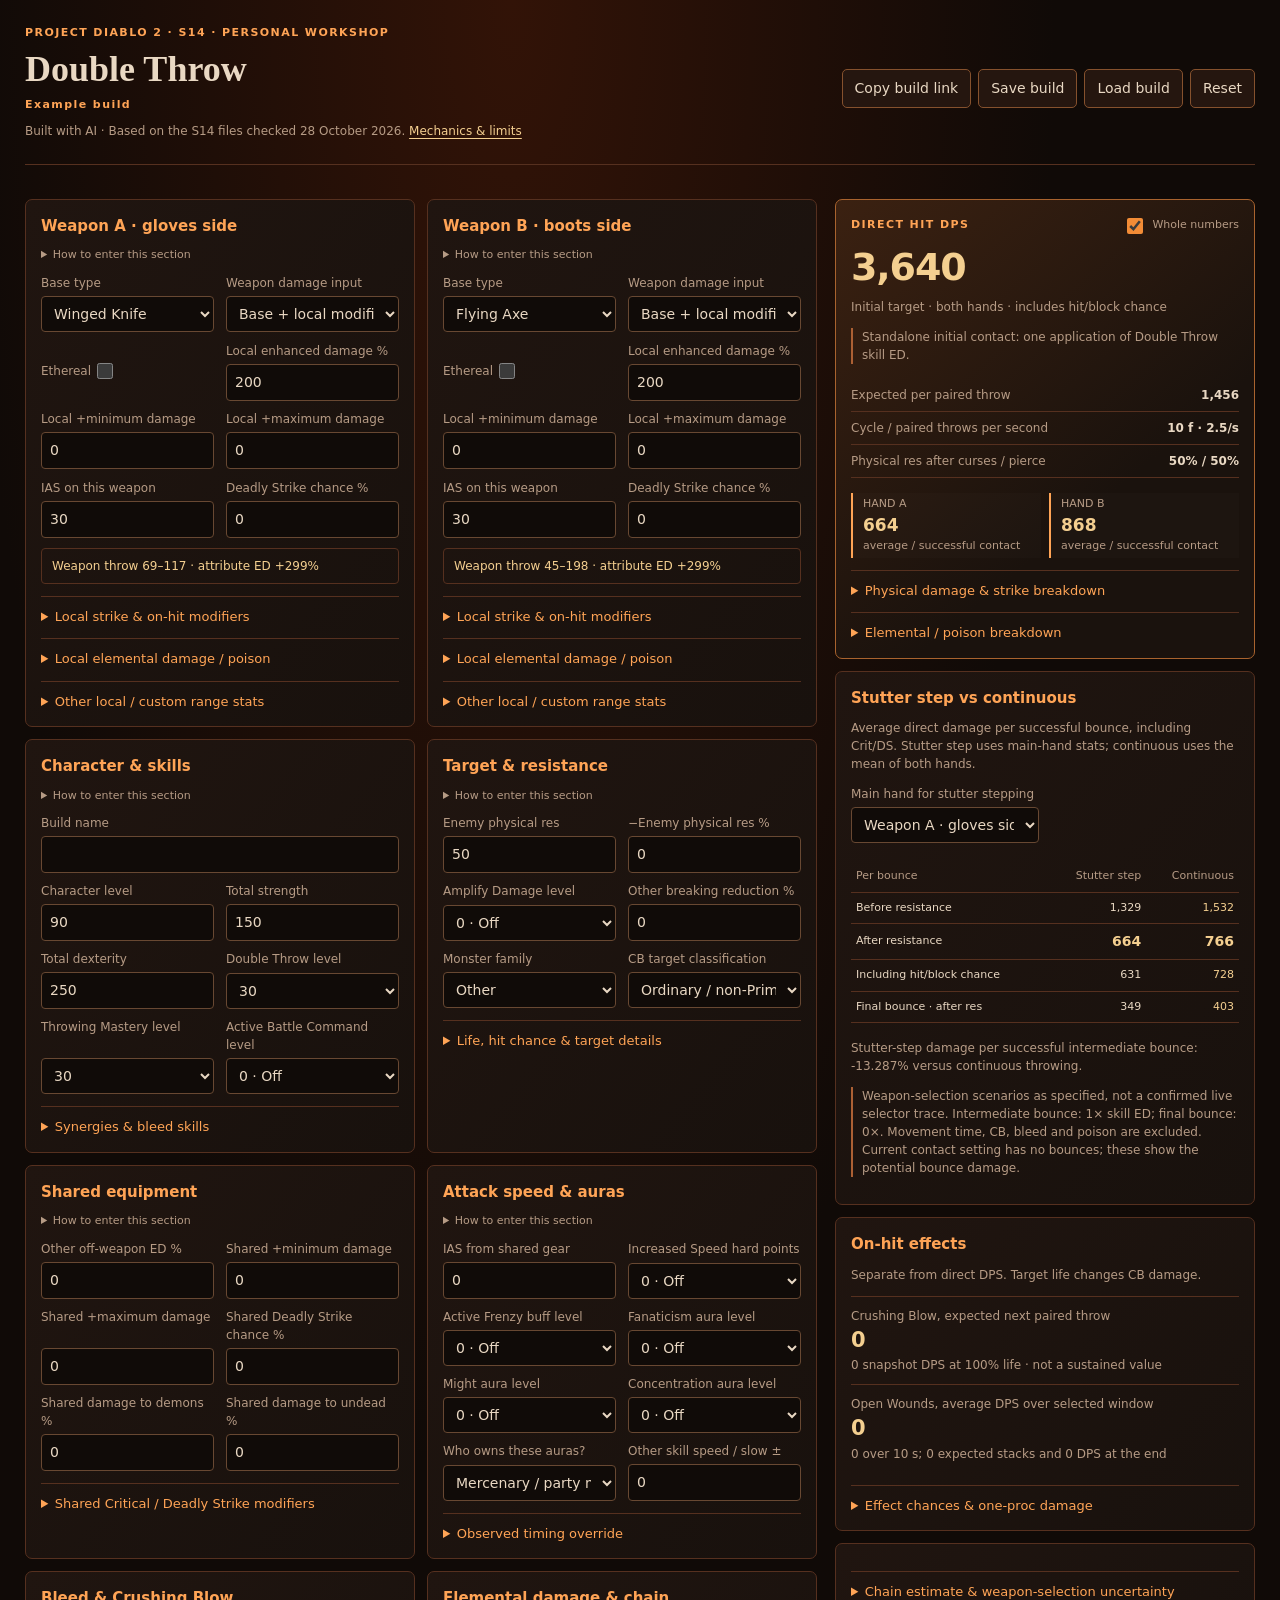
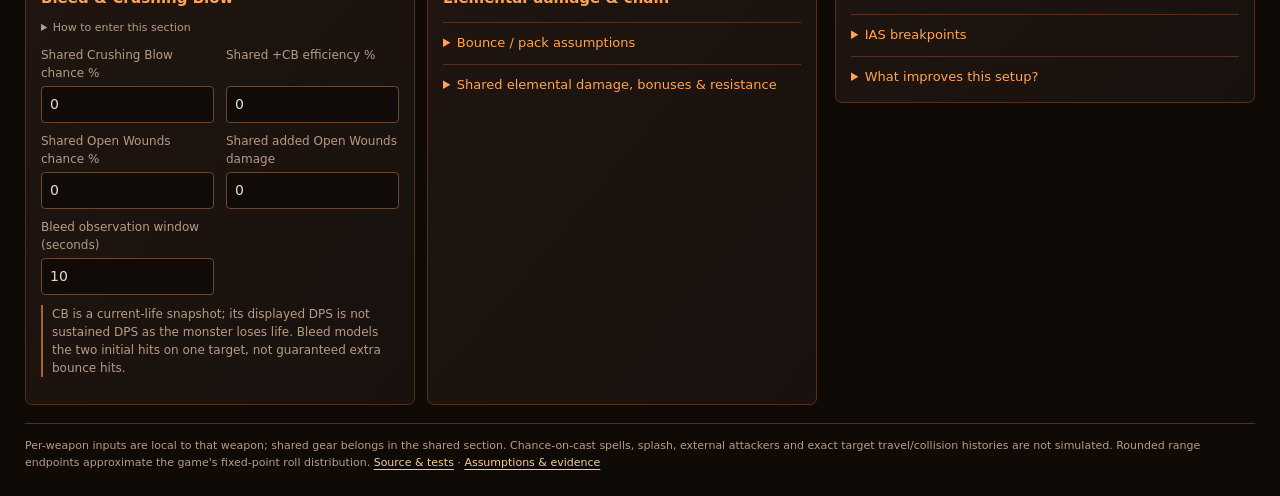
==== commit ccd0f934: "Support named builds and per-level weapon damage for Armory reconstruction" ====
--- a/standalone.html
+++ b/standalone.html
@@ -3,8 +3,10 @@
 .fields>.check>input{margin:0}.fields>.check{align-self:center}.result-head .check{white-space:nowrap}
 
 #playstyleRows tr:nth-child(2) td:not(:first-child){color:var(--gold);font-weight:700;font-size:14px}
+
+.fields>label:has(input[name="buildName"]){grid-column:1/-1}#buildLabel{margin:7px 0}
 </style></head><body><main>
-<header><div><p class="eyebrow">PROJECT DIABLO 2 · S14 · PERSONAL WORKSHOP</p><h1>Double Throw</h1><p class="muted">Built with AI · Based on the S14 files checked 28 October 2026. <a href="MECHANICS.md">Mechanics &amp; limits</a></p></div><div class="actions"><button id="share">Copy build link</button><button id="save">Save build</button><label class="file">Load build<input type="file" id="load" accept=".json,application/json"></label><button id="reset">Reset</button></div></header>
+<header><div><p class="eyebrow">PROJECT DIABLO 2 · S14 · PERSONAL WORKSHOP</p><h1>Double Throw</h1><p id="buildLabel" class="eyebrow">Example build</p><p class="muted">Built with AI · Based on the S14 files checked 28 October 2026. <a href="MECHANICS.md">Mechanics &amp; limits</a></p></div><div class="actions"><button id="share">Copy build link</button><button id="save">Save build</button><label class="file">Load build<input type="file" id="load" accept=".json,application/json"></label><button id="reset">Reset</button></div></header>
 <p id="status" role="status"></p><div id="error" role="alert" hidden></div>
 <div class="workspace"><form id="build" novalidate><div class="weapon-pair" id="weapons"></div><div class="settings"><section id="character"><h2>Character &amp; skills</h2></section><section id="target"><h2>Target &amp; resistance</h2></section><section id="gear"><h2>Shared equipment</h2></section><section id="timing"><h2>Attack speed &amp; auras</h2></section><section id="effects"><h2>Bleed &amp; Crushing Blow</h2></section><section id="extra"><h2>Elemental damage &amp; chain</h2></section></div></form>
 <aside><section class="hero" aria-live="polite"><div class="result-head"><p class="eyebrow">DIRECT HIT DPS</p><label class="check"><input type="checkbox" id="whole" checked> Whole numbers</label></div><strong id="dps" class="big">—</strong><p class="muted">Initial target · both hands · includes hit/block chance</p><p class="muted assumption" id="phaseNote"></p><div class="metrics"><div><span>Expected per paired throw</span><strong id="pair">—</strong></div><div><span>Cycle / paired throws per second</span><strong id="speed">—</strong></div><div><span>Physical res after curses / pierce</span><strong id="res">—</strong></div></div><div id="handCards" class="hand-results"></div>
@@ -21,14 +23,14 @@
 const dm=(l,a,b)=>l>0?Math.min(b,a+T(T(110*l/(l+6))*(b-a)/100)):0;
 const ln=(id,l,a=0,b=1)=>l>0?D.skills[id].p[a]+(l-1)*D.skills[id].p[b]:0;
 function tier(base,steps,l){let n=Math.max(0,l-1),v=base;for(const [i,size]of [7,8,6,6,1000].entries()){const k=Math.min(n,size);v+=k*steps[i];n-=k;}return l>0?v:0;}
-const defaults={clvl:90,str:150,dex:250,skill:30,mastery:30,swing:20,frenzyHard:20,deep:0,grim:0,bc:0,
+const defaults={buildName:'',clvl:90,str:150,dex:250,skill:30,mastery:30,swing:20,frenzyHard:20,deep:0,grim:0,bc:0,
  ed:0,flatMin:0,flatMax:0,demonEd:0,undeadEd:0,cs:0,ds:0,maxDs:0,cm:0,dm:0,cb:0,cbEff:0,ow:0,bleed:0,
  gearIas:0,incSpeed:0,frenzy:0,fana:0,might:0,conc:0,auraOwner:'party',otherSpeed:0,speedMode:'auto',frames:10,
  physRes:50,physPierce:0,amp:0,curseMastery:0,breaking:0,targetType:'other',boss:'normal',hp:100000,hpPct:100,players:1,
  hitMode:'manual',hit:95,ar:5000,arPct:0,targetDef:1000,targetLevel:85,block:0,flatDR:0,magicDR:0,window:10,
  contacts:1,ordering:'audit',bounceHand:'stream',mainHand:'a',poisonDps:0,poisonSeconds:0,poisonRes:0,plr:0,poisonPierce:0};
 for(const e of ['fire','cold','light','magic'])for(const [k,v]of Object.entries({Min:0,Max:0,Bonus:0,Res:0,Pierce:0}))defaults[e+k]=v;
-for(const hand of ['a','b'])Object.assign(defaults,{[hand+'Base']:hand==='a'?'7bk':'7ta',[hand+'Mode']:'base',[hand+'Eth']:false,[hand+'Ed']:200,[hand+'LocalMin']:0,[hand+'LocalMax']:0,[hand+'ShownMin']:100,[hand+'ShownMax']:200,[hand+'Wsm']:D.weapons.find(w=>w.code===(hand==='a'?'7bk':'7ta')).wsm,[hand+'StrCoeff']:75,[hand+'DexCoeff']:75,[hand+'Ias']:30,[hand+'Cs']:0,[hand+'Ds']:0,[hand+'MaxDs']:0,[hand+'Cm']:0,[hand+'Dm']:0,[hand+'Cb']:0,[hand+'CbEff']:0,[hand+'Ow']:0,[hand+'Bleed']:0,[hand+'Pierce']:0,[hand+'DemonEd']:0,[hand+'UndeadEd']:0,[hand+'FlatEd']:0,[hand+'Ar']:0,[hand+'ArPct']:0,[hand+'PoisonDps']:0,[hand+'PoisonSeconds']:0});
+for(const hand of ['a','b'])Object.assign(defaults,{[hand+'Base']:hand==='a'?'7bk':'7ta',[hand+'Mode']:'base',[hand+'Eth']:false,[hand+'Ed']:200,[hand+'LocalMin']:0,[hand+'LocalMax']:0,[hand+'MaxPerLevel']:0,[hand+'ShownMin']:100,[hand+'ShownMax']:200,[hand+'Wsm']:D.weapons.find(w=>w.code===(hand==='a'?'7bk':'7ta')).wsm,[hand+'StrCoeff']:75,[hand+'DexCoeff']:75,[hand+'Ias']:30,[hand+'Cs']:0,[hand+'Ds']:0,[hand+'MaxDs']:0,[hand+'Cm']:0,[hand+'Dm']:0,[hand+'Cb']:0,[hand+'CbEff']:0,[hand+'Ow']:0,[hand+'Bleed']:0,[hand+'Pierce']:0,[hand+'DemonEd']:0,[hand+'UndeadEd']:0,[hand+'FlatEd']:0,[hand+'Ar']:0,[hand+'ArPct']:0,[hand+'PoisonDps']:0,[hand+'PoisonSeconds']:0});
 for(const h of ['a','b'])for(const e of ['fire','cold','light','magic']){defaults[h+e+'Min']=0;defaults[h+e+'Max']=0;}
 function clean(input){const s={...defaults};for(const k of Object.keys(s)){if(input[k]===undefined)continue;if(typeof s[k]==='number'){s[k]=Number(input[k]);if(!Number.isFinite(s[k])||Math.abs(s[k])>1e9)throw Error('Enter a finite, reasonable value for '+k+'.');}else if(typeof s[k]==='boolean')s[k]=input[k]===true||input[k]==='true';else s[k]=String(input[k]);}
 for(const k of ['clvl','skill','mastery','swing','frenzyHard','deep','grim','bc','incSpeed','frenzy','fana','might','conc','amp','curseMastery']){const max=['swing','frenzyHard','grim','incSpeed','curseMastery'].includes(k)?20:k==='clvl'?99:100;if(s[k]<0||s[k]>max||!Number.isInteger(s[k]))throw Error(k+' must be a whole number from 0 to '+max+'.');}
@@ -54,7 +56,7 @@
 const amp=s.amp?14+s.amp+T(s.curseMastery/2):0,res= resistance(s.physRes,s.physPierce,[amp,s.breaking]),deepStat=T(tier(D.skills['368'].emax,D.skills['368'].steps,s.deep)*(100+s.grim*4)/100),deepChance=s.deep?5+T(s.deep/2):0;
 const hands={};for(const h of ['a','b']){const w=D.weapons.find(w=>w.code===s[h+'Base']),mode=s[h+'Mode'];if(!['base','shown'].includes(mode)||!w)throw Error('Choose a valid weapon base and damage input mode.');
 for(const k of ['Ed','LocalMin','LocalMax','ShownMin','ShownMax'])if(s[h+k]<0)throw Error('Weapon damage and local ED cannot be negative.');
-const baseMin=T(w.min*(s[h+'Eth']?1.5:1)),baseMax=T(w.max*(s[h+'Eth']?1.5:1)),localMin=mode==='shown'?s[h+'ShownMin']:T(baseMin*(100+s[h+'Ed'])/100)+s[h+'LocalMin'],localMax=mode==='shown'?s[h+'ShownMax']:T(baseMax*(100+s[h+'Ed'])/100)+s[h+'LocalMax'];
+const baseMin=T(w.min*(s[h+'Eth']?1.5:1)),baseMax=T(w.max*(s[h+'Eth']?1.5:1)),localMin=mode==='shown'?s[h+'ShownMin']:T(baseMin*(100+s[h+'Ed'])/100)+s[h+'LocalMin'],localMax=mode==='shown'?s[h+'ShownMax']:T(baseMax*(100+s[h+'Ed'])/100)+s[h+'LocalMax']+T(s[h+'MaxPerLevel']*s.clvl);
 if(mode==='shown'&&localMax<localMin)throw Error('Weapon '+h.toUpperCase()+' maximum must be at least minimum.');
 const attr=T(s.str*(mode==='base'?w.str:s[h+'StrCoeff'])/100)+T(s.dex*(mode==='base'?w.dex:s[h+'DexCoeff'])/100),race=s.targetType==='demon'?s.demonEd+s[h+'DemonEd']:s.targetType==='undead'?s.undeadEd+s[h+'UndeadEd']:0;
 const otherEd=s.ed+s[h+'FlatEd']+attr+race+masteryEd+auraEd+buffEd,crit=strike(s.cs+s[h+'Cs']+masteryCrit,s.ds+s[h+'Ds'],s.maxDs+s[h+'MaxDs'],s.cm+s[h+'Cm'],s.dm+s[h+'Dm']),rf=resistance(s.physRes,s.physPierce+Math.abs(s[h+'Pierce']),[amp,s.breaking]);
@@ -111,10 +113,10 @@
 const extra=detail(panel,'Local elemental damage / poison','Direct elemental damage ignores physical ED and Crit/DS. Poison inputs are the combined equipped poison DPS and base duration for this hand, including shared gear; raw poison source-length mixing is not inferred.');
 fields(extra,['fire','cold','light','magic'].flatMap(e=>[N(h+e+'Min',e+' minimum'),N(h+e+'Max',e+' maximum')]).concat([N(h+'PoisonDps','Combined poison DPS'),N(h+'PoisonSeconds','Base poison seconds')]));
 const advanced=detail(panel,'Other local / custom range stats','In printed-range mode set the correct WSM and attribute coefficients. Base mode uses those from Weapons.txt. Damage +X is not silently treated as thrown damage; use printed range if its effect is verified on your item.');
-fields(advanced,[N(h+'Wsm','Custom WSM (printed mode)'),N(h+'StrCoeff','Strength coefficient %'),N(h+'DexCoeff','Dexterity coefficient %'),N(h+'FlatEd','Other hand-specific off-weapon ED %'),N(h+'Ar','Local flat attack rating'),N(h+'ArPct','Local attack rating %')]);
+fields(advanced,[N(h+'Wsm','Custom WSM (printed mode)'),N(h+'StrCoeff','Strength coefficient %'),N(h+'DexCoeff','Dexterity coefficient %'),N(h+'FlatEd','Other hand-specific off-weapon ED %'),N(h+'MaxPerLevel','+Maximum damage per level (base mode)'),N(h+'Ar','Local flat attack rating'),N(h+'ArPct','Local attack rating %')]);
 }
 help($('#character'),'Use final skill levels after equipment and Battle Command. Battle Command below adds its damage bonus, not another +skills layer. Synergies are hard points, default 20. Throwing Mastery adds both ED and critical chance.');
-fields($('#character'),[N('clvl','Character level'),N('str','Total strength'),N('dex','Total dexterity'),L('skill','Double Throw level'),L('mastery','Throwing Mastery level'),L('bc','Active Battle Command level')]);
+fields($('#character'),[['buildName','Build name','text'],N('clvl','Character level'),N('str','Total strength'),N('dex','Total dexterity'),L('skill','Double Throw level'),L('mastery','Throwing Mastery level'),L('bc','Active Battle Command level')]);
 const sy=detail($('#character'),'Synergies & bleed skills');fields(sy,[L('swing','Double Swing hard points',20),L('frenzyHard','Frenzy hard points',20),L('deep','Deep Wounds level'),L('grim','Grim Ward hard points',20)]);
 help($('#target'),'Use the actual target resistance before curses. Amplify and other breaking reduction can break immunity at half effectiveness; item pierce cannot. CB uses resistance after curses but ignores item pierce. Choose boss classification from actual game data, not its visible name. Max life is the target’s actual scaled life; do not multiply it again by player count.');
 fields($('#target'),[N('physRes','Enemy physical res'),N('physPierce','−Enemy physical res %'),L('amp','Amplify Damage level'),N('breaking','Other breaking reduction %'),S('targetType','Monster family',[['other','Other'],['demon','Demon'],['undead','Undead']]),S('boss','CB target classification',[['normal','Ordinary / non-Prime-Evil'],['prime','Ordinary Prime Evil'],['special','Verified special-boss set']])]);
@@ -136,7 +138,7 @@
 function apply(s){for(const k of Object.keys(E.defaults)){const el=form.elements.namedItem(k);if(!el||s[k]===undefined)continue;if(el.type==='checkbox')el.checked=!!s[k];else el.value=s[k];}}
 function row(parent,name,value){const d=document.createElement('div');d.className='row';const a=document.createElement('span'),b=document.createElement('strong');a.textContent=name;b.textContent=value;d.append(a,b);parent.append(d);}
 function tableRow(parent,values){const tr=document.createElement('tr');for(const value of values){const td=document.createElement('td');td.textContent=value;tr.append(td);}parent.append(tr);}
-function render(){try{const a=E.calculate(read());$('#error').hidden=true;$('#dps').textContent=fmt(a.dps);$('#pair').textContent=fmt(a.pair);$('#phaseNote').textContent=a.initial===2?'Pack first contact: predicted double application of skill ED (static audit).':'Standalone initial contact: one application of Double Throw skill ED.';$('#speed').textContent=`${fmt(a.speed.frames)} f · ${precise(a.speed.pairs)}/s`;$('#res').textContent=`${fmt(a.res.cursed)}% / ${fmt(a.res.effective)}%`;
+function render(){try{const a=E.calculate(read());$('#error').hidden=true;$('#buildLabel').textContent=a.s.buildName||'Example build';$('#dps').textContent=fmt(a.dps);$('#pair').textContent=fmt(a.pair);$('#phaseNote').textContent=a.initial===2?'Pack first contact: predicted double application of skill ED (static audit).':'Standalone initial contact: one application of Double Throw skill ED.';$('#speed').textContent=`${fmt(a.speed.frames)} f · ${precise(a.speed.pairs)}/s`;$('#res').textContent=`${fmt(a.res.cursed)}% / ${fmt(a.res.effective)}%`;
 $('#handCards').replaceChildren();for(const h of ['a','b']){const hand=a.hands[h],damage=hand.damage(a.initial);$('#'+h+'BaseFields').hidden=a.s[h+'Mode']!=='base';$('#'+h+'ShownFields').hidden=a.s[h+'Mode']!=='shown';$('#'+h+'WeaponSummary').textContent=`Weapon throw ${range(hand.localMin,hand.localMax)} · attribute ED +${fmt(hand.attr)}%`;
 const d=document.createElement('div'),label=document.createElement('small'),v=document.createElement('strong'),sub=document.createElement('small');label.textContent='HAND '+h.toUpperCase();v.textContent=fmt(damage.after);sub.textContent='average / successful contact';d.append(label,v,sub);$('#handCards').append(d);}
 $('#damageRows').replaceChildren();const hA=a.hands.a,hB=a.hands.b,da=hA.damage(a.initial),db=hB.damage(a.initial);
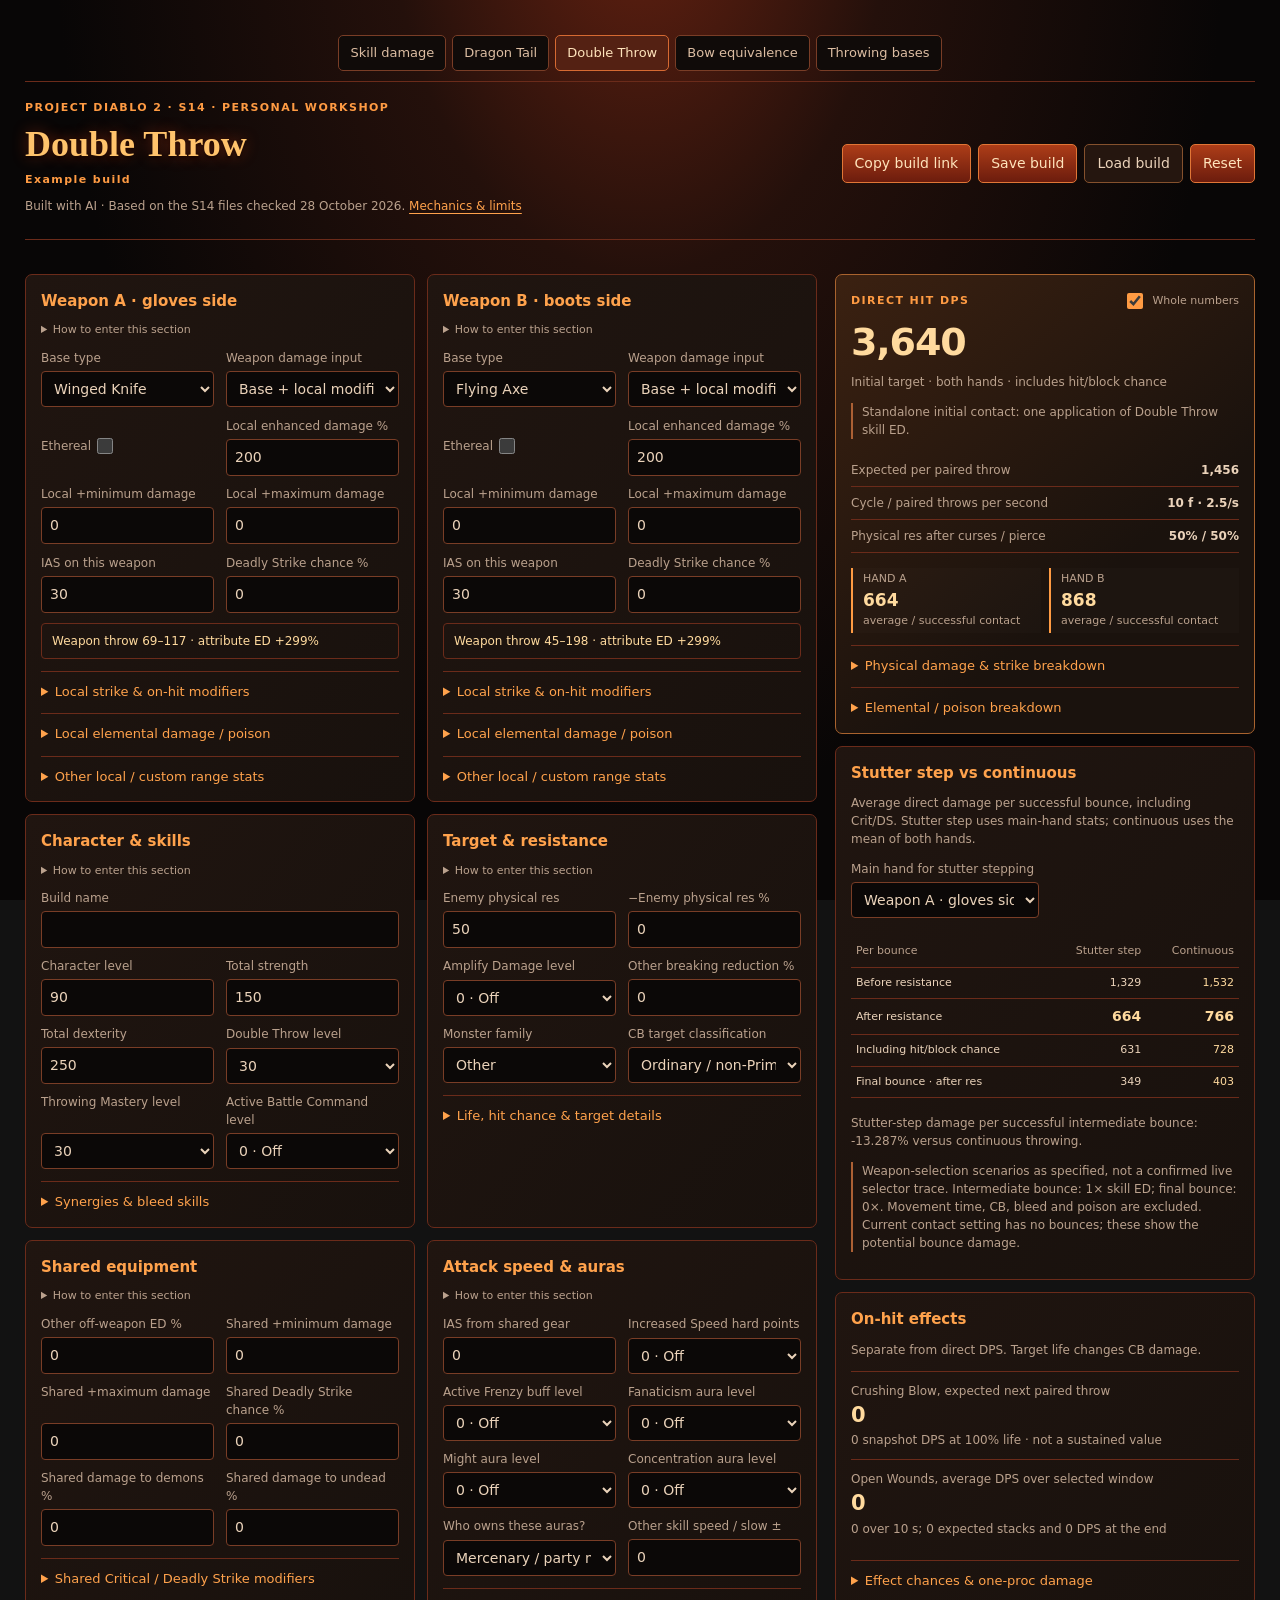
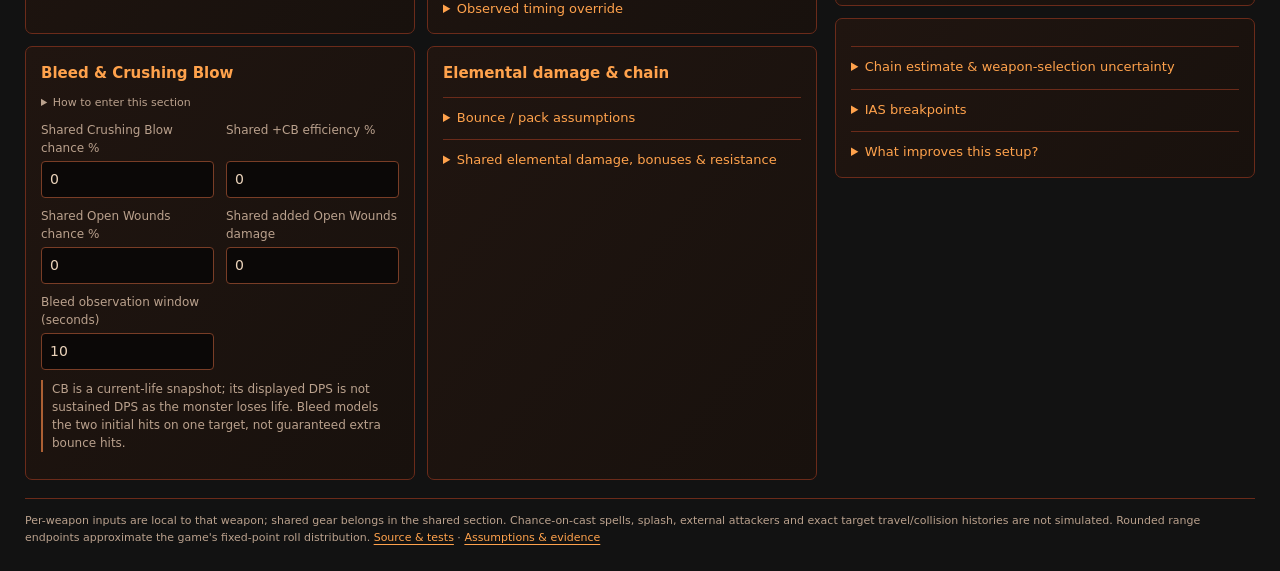
==== commit cf530528: "Unify calculator colours and add shared calculator navigation" ====
--- a/standalone.html
+++ b/standalone.html
@@ -5,7 +5,19 @@
 #playstyleRows tr:nth-child(2) td:not(:first-child){color:var(--gold);font-weight:700;font-size:14px}
 
 .fields>label:has(input[name="buildName"]){grid-column:1/-1}#buildLabel{margin:7px 0}
-</style></head><body><main>
+</style><style>/* Shared PD2 Damage Calculator palette and calculator navigation. */
+:root{color-scheme:dark;--bg:#080606;--panel:#17100e;--border:#6b2b1a;--edge:#6b2b1a;--line:#6b2b1a;--input:#0b0807;--text:#ebd3ba;--muted:#baa18d;--orange:#ff9b43;--accent:#ff9b43;--gold:#ffda9e}
+body{color:var(--text);background:radial-gradient(ellipse at 50% -15%,#692211 0%,#24100b 28%,#080606 65%);background-attachment:fixed}
+h1{color:#ffc36c;text-shadow:0 0 15px #fc4a1c66,0 2px 3px #000}h2,h3,summary,a{color:#ffa24c}
+.panel,.card,section.results{background:linear-gradient(135deg,#24140f,#100c0b 65%);border-color:#6b2b1a;box-shadow:inset 0 1px 0 #f5762720,0 3px 12px #0008}
+input,select,textarea{background:#0b0807;border-color:#793d26;color:#ebd3ba}input:focus,select:focus,textarea:focus{outline-color:#ff8b39;box-shadow:0 0 8px #ff4f1b33}input[type=checkbox],input[type=radio]{accent-color:#ff9b43}
+button{background:linear-gradient(#ad3d18,#6c1c0d);border-color:#e17636;color:#ffe4bc}button.secondary{background:linear-gradient(#34201a,#1b100d);border-color:#8e442c}
+p,small,.muted{color:var(--muted)}td strong,.result{color:#ffda9e}th{color:var(--muted)}td,th{border-color:var(--border)}tr.selected{background:#3a2015}
+.calculator-nav{display:flex;justify-content:center;align-items:center;flex-wrap:wrap;gap:6px;margin:0 auto 18px;padding:10px 0;border-bottom:1px solid #6b2b1a;font:13px/1.4 system-ui,-apple-system,sans-serif;letter-spacing:0;text-align:center}
+.calculator-nav a{display:block;white-space:nowrap;padding:8px 11px;border:1px solid #793d26;border-radius:5px;background:#100b09;color:#dcbda2;text-decoration:none;font-weight:500;min-height:36px;box-sizing:border-box}
+.calculator-nav a:hover{background:#3a1b10;color:#ffe4bc;border-color:#e17636}.calculator-nav a[aria-current=page]{color:#ffe4bc;background:#542113;border-color:#d66a32}.calculator-nav a:focus-visible{outline:2px solid #ff9b43;outline-offset:2px}
+@media(max-width:600px){body{background-attachment:scroll}.calculator-nav{justify-content:flex-start;gap:5px}.calculator-nav a{font-size:12px;padding:9px;min-height:40px}}
+</style></head><body><main><nav class="calculator-nav" aria-label="PD2 calculators"><a href="https://fvmpd2.github.io/pd2-skill-calc/">Skill damage</a><a href="https://fvmpd2.github.io/pd2-dragon-tail-calculator/">Dragon Tail</a><a href="https://fvmpd2.github.io/pd2-double-throw-calculator/" aria-current="page">Double Throw</a><a href="https://fvmpd2.github.io/pd2-skill-calc/bow-equivalence/">Bow equivalence</a><a href="https://fvmpd2.github.io/pd2-skill-calc/throw-base-equivalence/">Throwing bases</a></nav>
 <header><div><p class="eyebrow">PROJECT DIABLO 2 · S14 · PERSONAL WORKSHOP</p><h1>Double Throw</h1><p id="buildLabel" class="eyebrow">Example build</p><p class="muted">Built with AI · Based on the S14 files checked 28 October 2026. <a href="MECHANICS.md">Mechanics &amp; limits</a></p></div><div class="actions"><button id="share">Copy build link</button><button id="save">Save build</button><label class="file">Load build<input type="file" id="load" accept=".json,application/json"></label><button id="reset">Reset</button></div></header>
 <p id="status" role="status"></p><div id="error" role="alert" hidden></div>
 <div class="workspace"><form id="build" novalidate><div class="weapon-pair" id="weapons"></div><div class="settings"><section id="character"><h2>Character &amp; skills</h2></section><section id="target"><h2>Target &amp; resistance</h2></section><section id="gear"><h2>Shared equipment</h2></section><section id="timing"><h2>Attack speed &amp; auras</h2></section><section id="effects"><h2>Bleed &amp; Crushing Blow</h2></section><section id="extra"><h2>Elemental damage &amp; chain</h2></section></div></form>
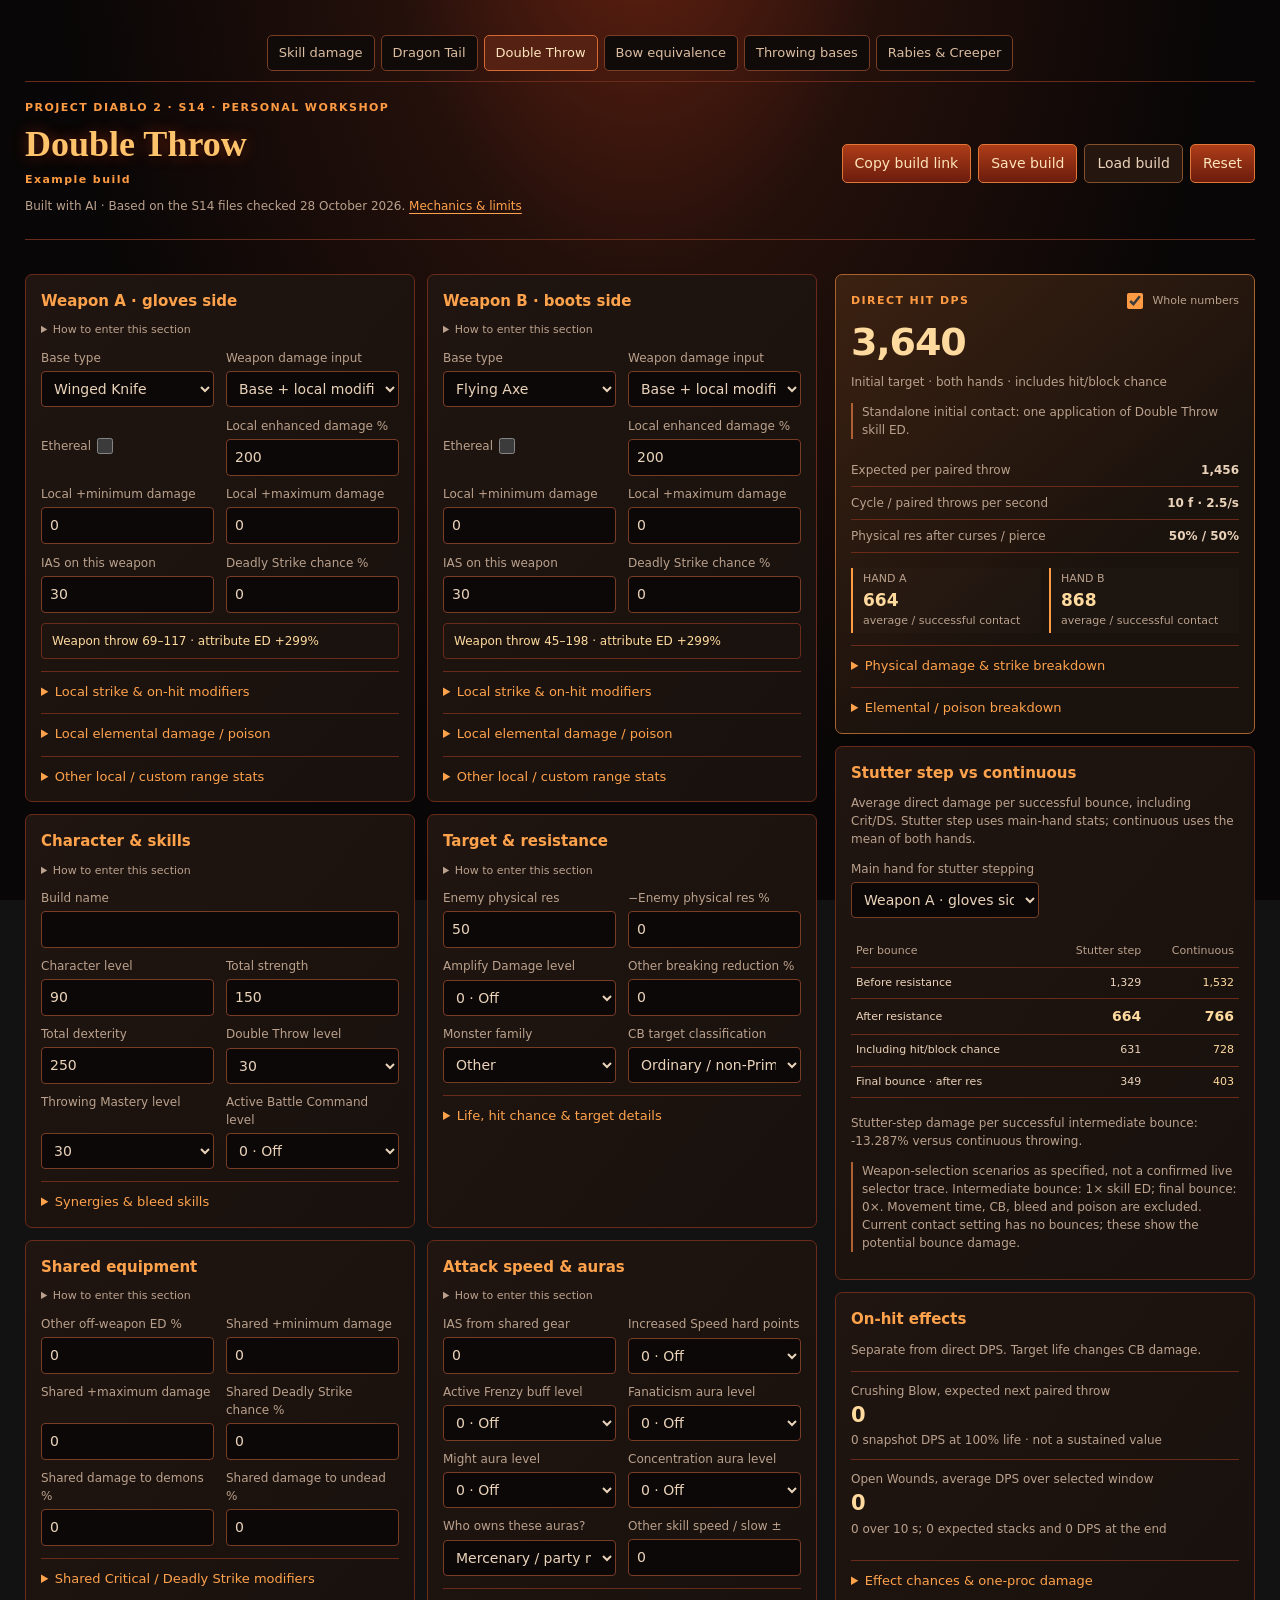
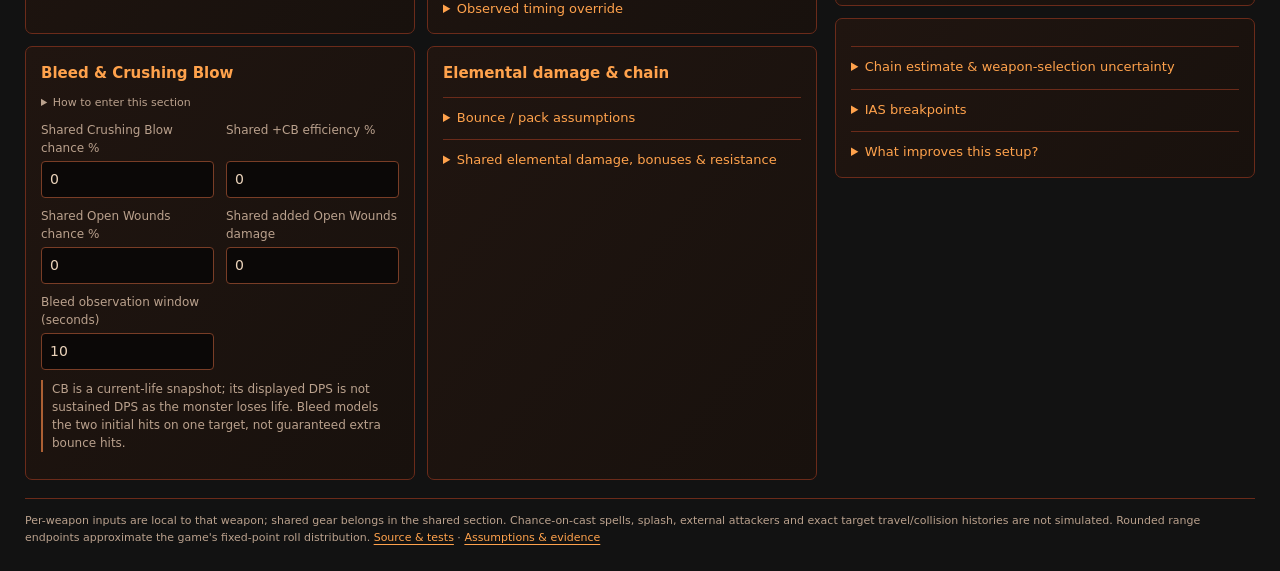
==== commit a3f057c9: "Link Rabies and Poison Creeper calculator" ====
--- a/standalone.html
+++ b/standalone.html
@@ -17,7 +17,7 @@
 .calculator-nav a{display:block;white-space:nowrap;padding:8px 11px;border:1px solid #793d26;border-radius:5px;background:#100b09;color:#dcbda2;text-decoration:none;font-weight:500;min-height:36px;box-sizing:border-box}
 .calculator-nav a:hover{background:#3a1b10;color:#ffe4bc;border-color:#e17636}.calculator-nav a[aria-current=page]{color:#ffe4bc;background:#542113;border-color:#d66a32}.calculator-nav a:focus-visible{outline:2px solid #ff9b43;outline-offset:2px}
 @media(max-width:600px){body{background-attachment:scroll}.calculator-nav{justify-content:flex-start;gap:5px}.calculator-nav a{font-size:12px;padding:9px;min-height:40px}}
-</style></head><body><main><nav class="calculator-nav" aria-label="PD2 calculators"><a href="https://fvmpd2.github.io/pd2-skill-calc/">Skill damage</a><a href="https://fvmpd2.github.io/pd2-dragon-tail-calculator/">Dragon Tail</a><a href="https://fvmpd2.github.io/pd2-double-throw-calculator/" aria-current="page">Double Throw</a><a href="https://fvmpd2.github.io/pd2-skill-calc/bow-equivalence/">Bow equivalence</a><a href="https://fvmpd2.github.io/pd2-skill-calc/throw-base-equivalence/">Throwing bases</a></nav>
+</style></head><body><main><nav class="calculator-nav" aria-label="PD2 calculators"><a href="https://fvmpd2.github.io/pd2-skill-calc/">Skill damage</a><a href="https://fvmpd2.github.io/pd2-dragon-tail-calculator/">Dragon Tail</a><a href="https://fvmpd2.github.io/pd2-double-throw-calculator/" aria-current="page">Double Throw</a><a href="https://fvmpd2.github.io/pd2-skill-calc/bow-equivalence/">Bow equivalence</a><a href="https://fvmpd2.github.io/pd2-skill-calc/throw-base-equivalence/">Throwing bases</a><a href="https://fvmpd2.github.io/pd2-skill-calc/rabies-calculator/">Rabies &amp; Creeper</a></nav>
 <header><div><p class="eyebrow">PROJECT DIABLO 2 · S14 · PERSONAL WORKSHOP</p><h1>Double Throw</h1><p id="buildLabel" class="eyebrow">Example build</p><p class="muted">Built with AI · Based on the S14 files checked 28 October 2026. <a href="MECHANICS.md">Mechanics &amp; limits</a></p></div><div class="actions"><button id="share">Copy build link</button><button id="save">Save build</button><label class="file">Load build<input type="file" id="load" accept=".json,application/json"></label><button id="reset">Reset</button></div></header>
 <p id="status" role="status"></p><div id="error" role="alert" hidden></div>
 <div class="workspace"><form id="build" novalidate><div class="weapon-pair" id="weapons"></div><div class="settings"><section id="character"><h2>Character &amp; skills</h2></section><section id="target"><h2>Target &amp; resistance</h2></section><section id="gear"><h2>Shared equipment</h2></section><section id="timing"><h2>Attack speed &amp; auras</h2></section><section id="effects"><h2>Bleed &amp; Crushing Blow</h2></section><section id="extra"><h2>Elemental damage &amp; chain</h2></section></div></form>
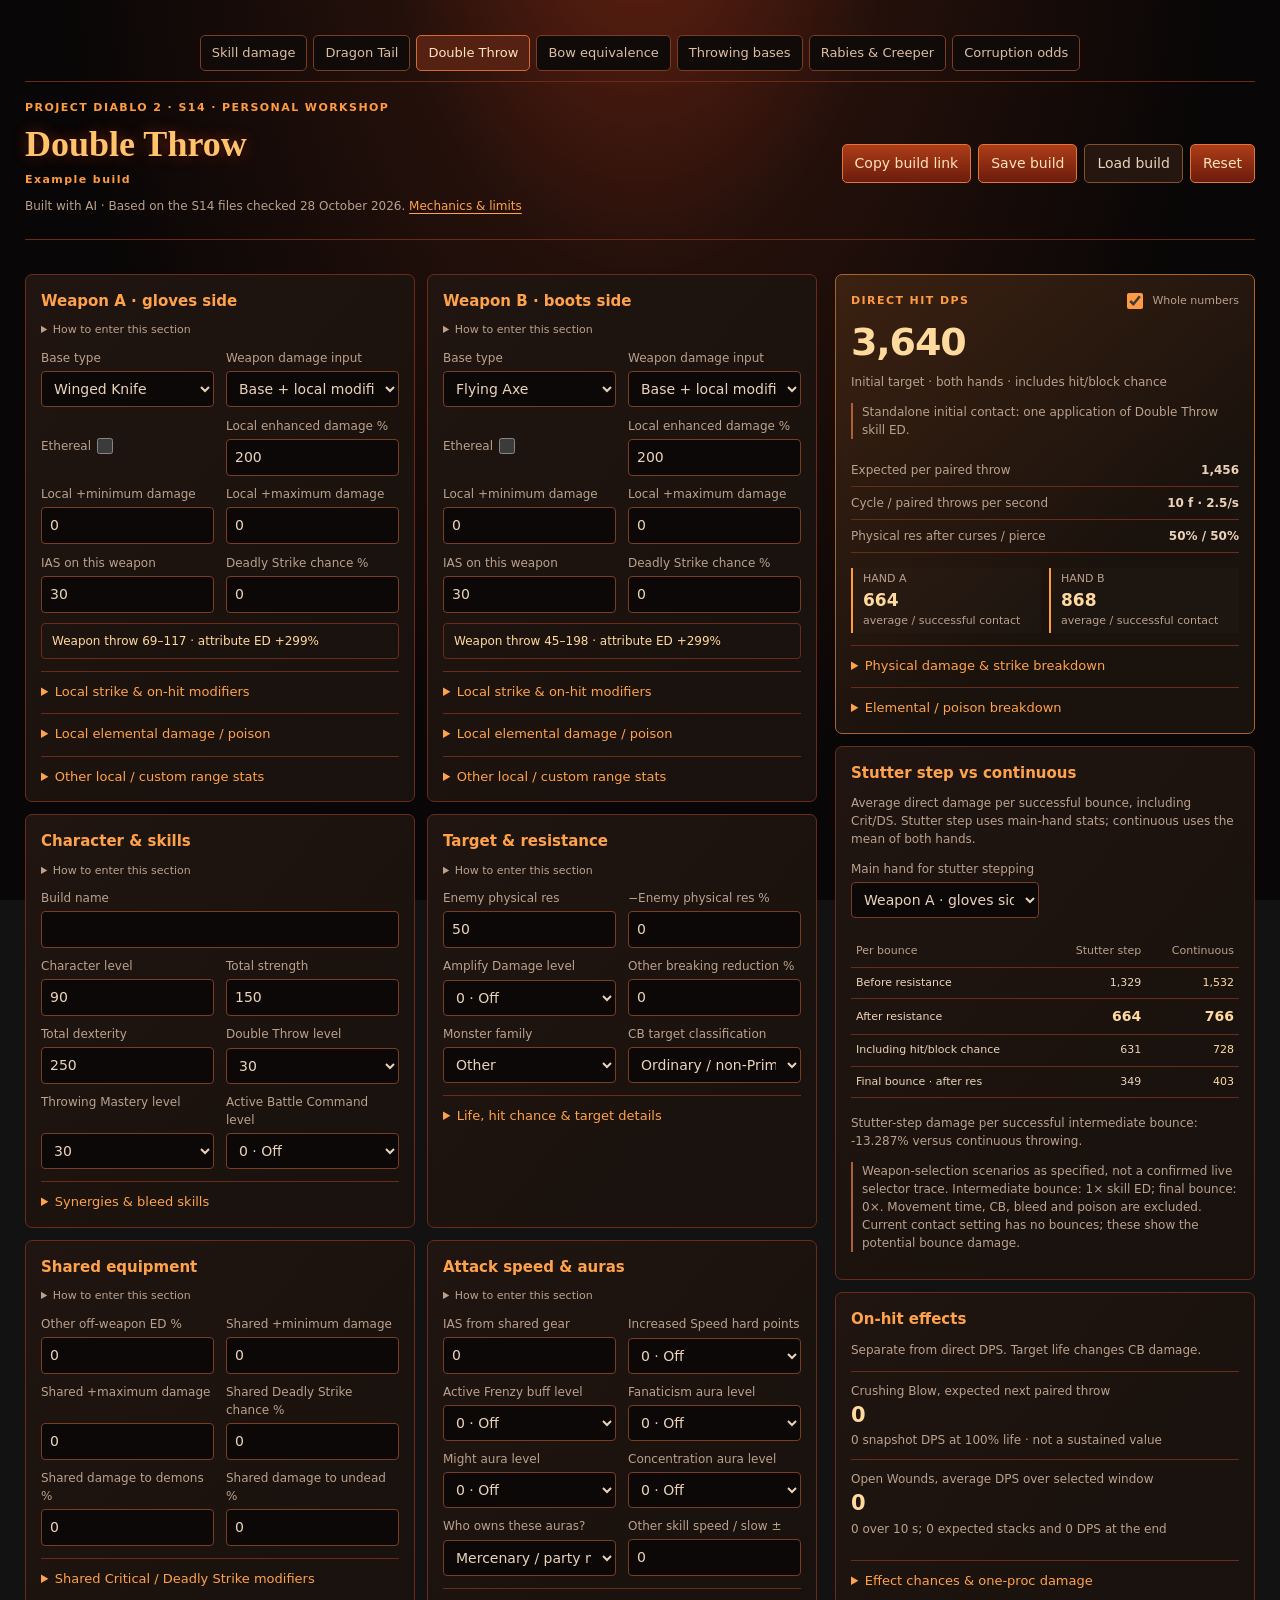
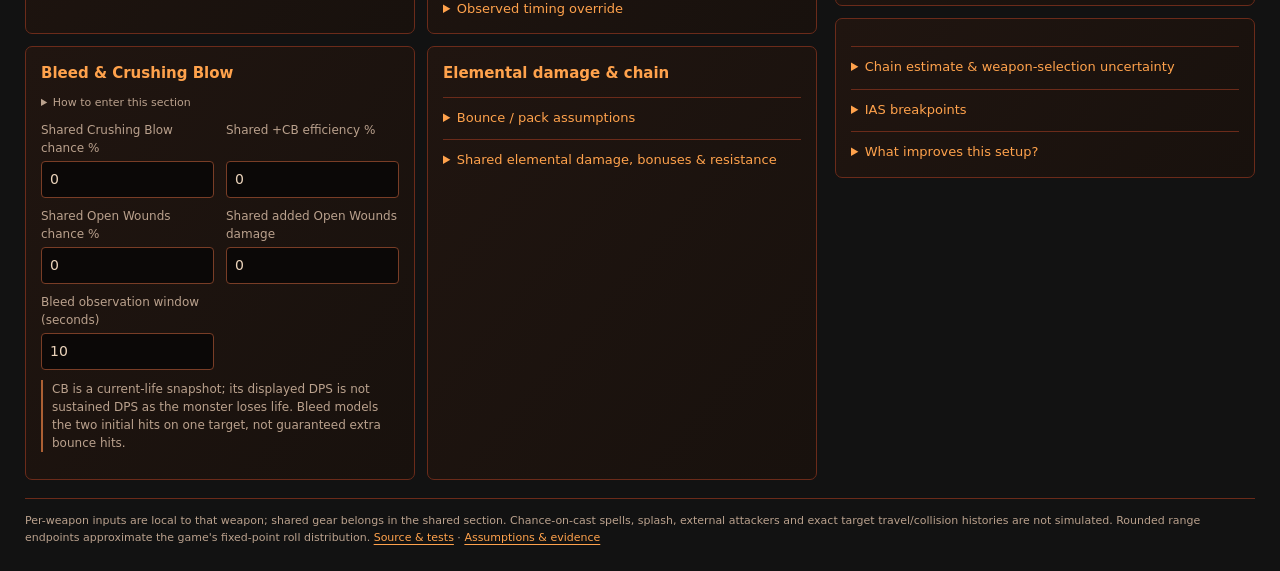
==== commit 1f52a664: "Link corruption outcome odds calculator" ====
--- a/standalone.html
+++ b/standalone.html
@@ -17,7 +17,7 @@
 .calculator-nav a{display:block;white-space:nowrap;padding:8px 11px;border:1px solid #793d26;border-radius:5px;background:#100b09;color:#dcbda2;text-decoration:none;font-weight:500;min-height:36px;box-sizing:border-box}
 .calculator-nav a:hover{background:#3a1b10;color:#ffe4bc;border-color:#e17636}.calculator-nav a[aria-current=page]{color:#ffe4bc;background:#542113;border-color:#d66a32}.calculator-nav a:focus-visible{outline:2px solid #ff9b43;outline-offset:2px}
 @media(max-width:600px){body{background-attachment:scroll}.calculator-nav{justify-content:flex-start;gap:5px}.calculator-nav a{font-size:12px;padding:9px;min-height:40px}}
-</style></head><body><main><nav class="calculator-nav" aria-label="PD2 calculators"><a href="https://fvmpd2.github.io/pd2-skill-calc/">Skill damage</a><a href="https://fvmpd2.github.io/pd2-dragon-tail-calculator/">Dragon Tail</a><a href="https://fvmpd2.github.io/pd2-double-throw-calculator/" aria-current="page">Double Throw</a><a href="https://fvmpd2.github.io/pd2-skill-calc/bow-equivalence/">Bow equivalence</a><a href="https://fvmpd2.github.io/pd2-skill-calc/throw-base-equivalence/">Throwing bases</a><a href="https://fvmpd2.github.io/pd2-skill-calc/rabies-calculator/">Rabies &amp; Creeper</a></nav>
+</style></head><body><main><nav class="calculator-nav" aria-label="PD2 calculators"><a href="https://fvmpd2.github.io/pd2-skill-calc/">Skill damage</a><a href="https://fvmpd2.github.io/pd2-dragon-tail-calculator/">Dragon Tail</a><a href="https://fvmpd2.github.io/pd2-double-throw-calculator/" aria-current="page">Double Throw</a><a href="https://fvmpd2.github.io/pd2-skill-calc/bow-equivalence/">Bow equivalence</a><a href="https://fvmpd2.github.io/pd2-skill-calc/throw-base-equivalence/">Throwing bases</a><a href="https://fvmpd2.github.io/pd2-skill-calc/rabies-calculator/">Rabies &amp; Creeper</a><a href="https://fvmpd2.github.io/pd2-skill-calc/corruption-odds/">Corruption odds</a></nav>
 <header><div><p class="eyebrow">PROJECT DIABLO 2 · S14 · PERSONAL WORKSHOP</p><h1>Double Throw</h1><p id="buildLabel" class="eyebrow">Example build</p><p class="muted">Built with AI · Based on the S14 files checked 28 October 2026. <a href="MECHANICS.md">Mechanics &amp; limits</a></p></div><div class="actions"><button id="share">Copy build link</button><button id="save">Save build</button><label class="file">Load build<input type="file" id="load" accept=".json,application/json"></label><button id="reset">Reset</button></div></header>
 <p id="status" role="status"></p><div id="error" role="alert" hidden></div>
 <div class="workspace"><form id="build" novalidate><div class="weapon-pair" id="weapons"></div><div class="settings"><section id="character"><h2>Character &amp; skills</h2></section><section id="target"><h2>Target &amp; resistance</h2></section><section id="gear"><h2>Shared equipment</h2></section><section id="timing"><h2>Attack speed &amp; auras</h2></section><section id="effects"><h2>Bleed &amp; Crushing Blow</h2></section><section id="extra"><h2>Elemental damage &amp; chain</h2></section></div></form>
